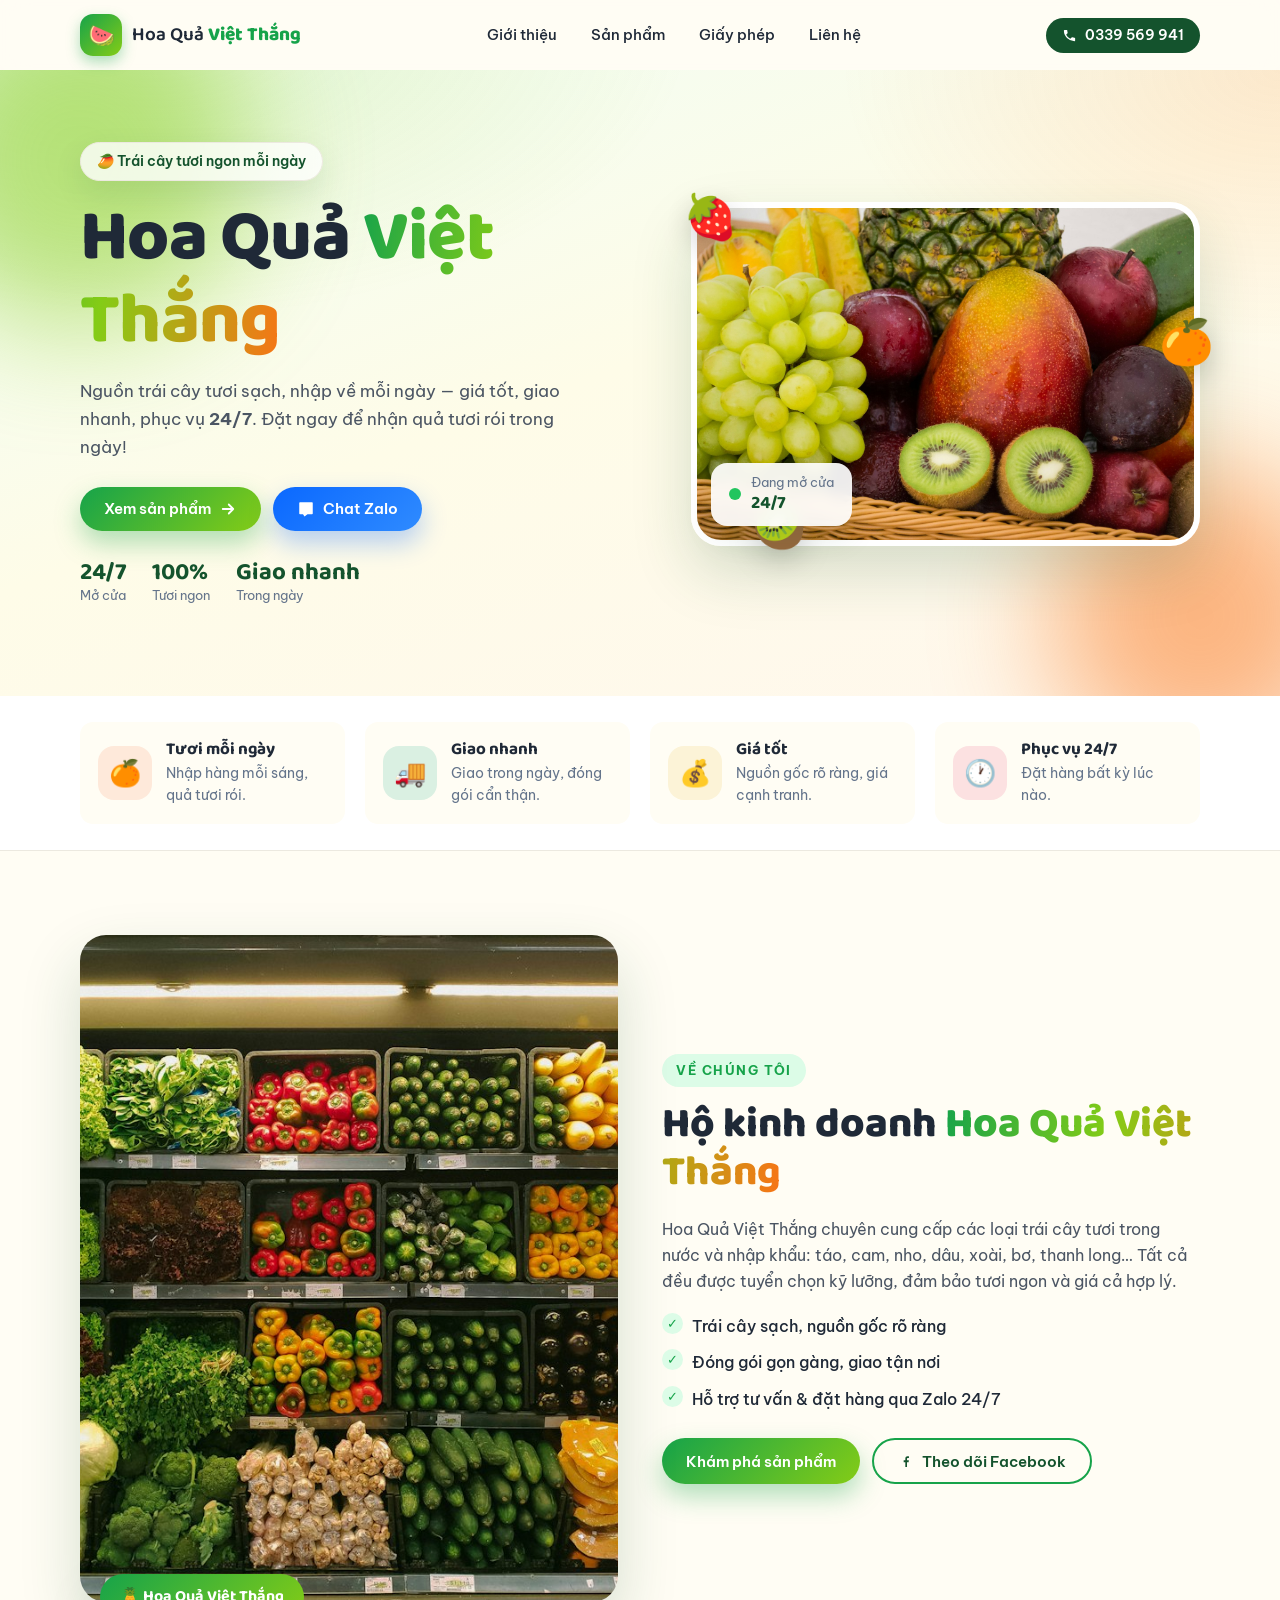
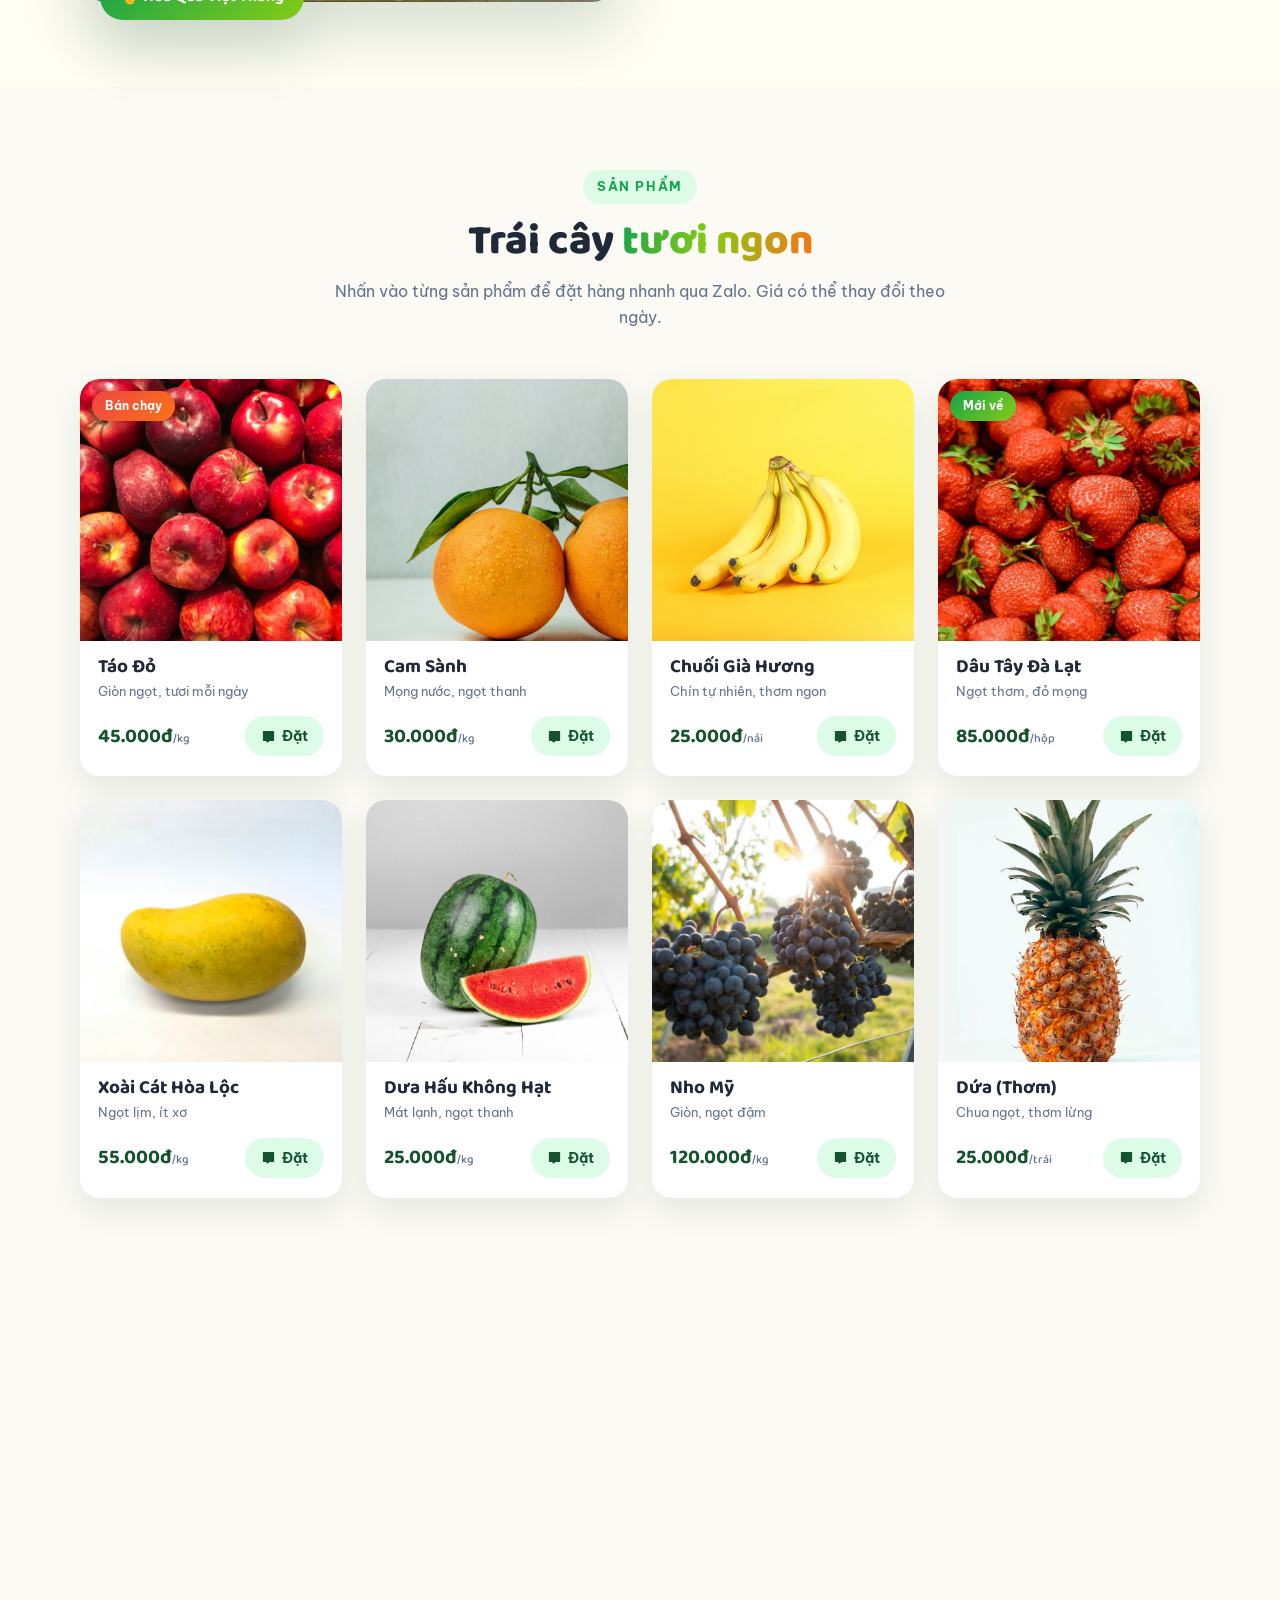
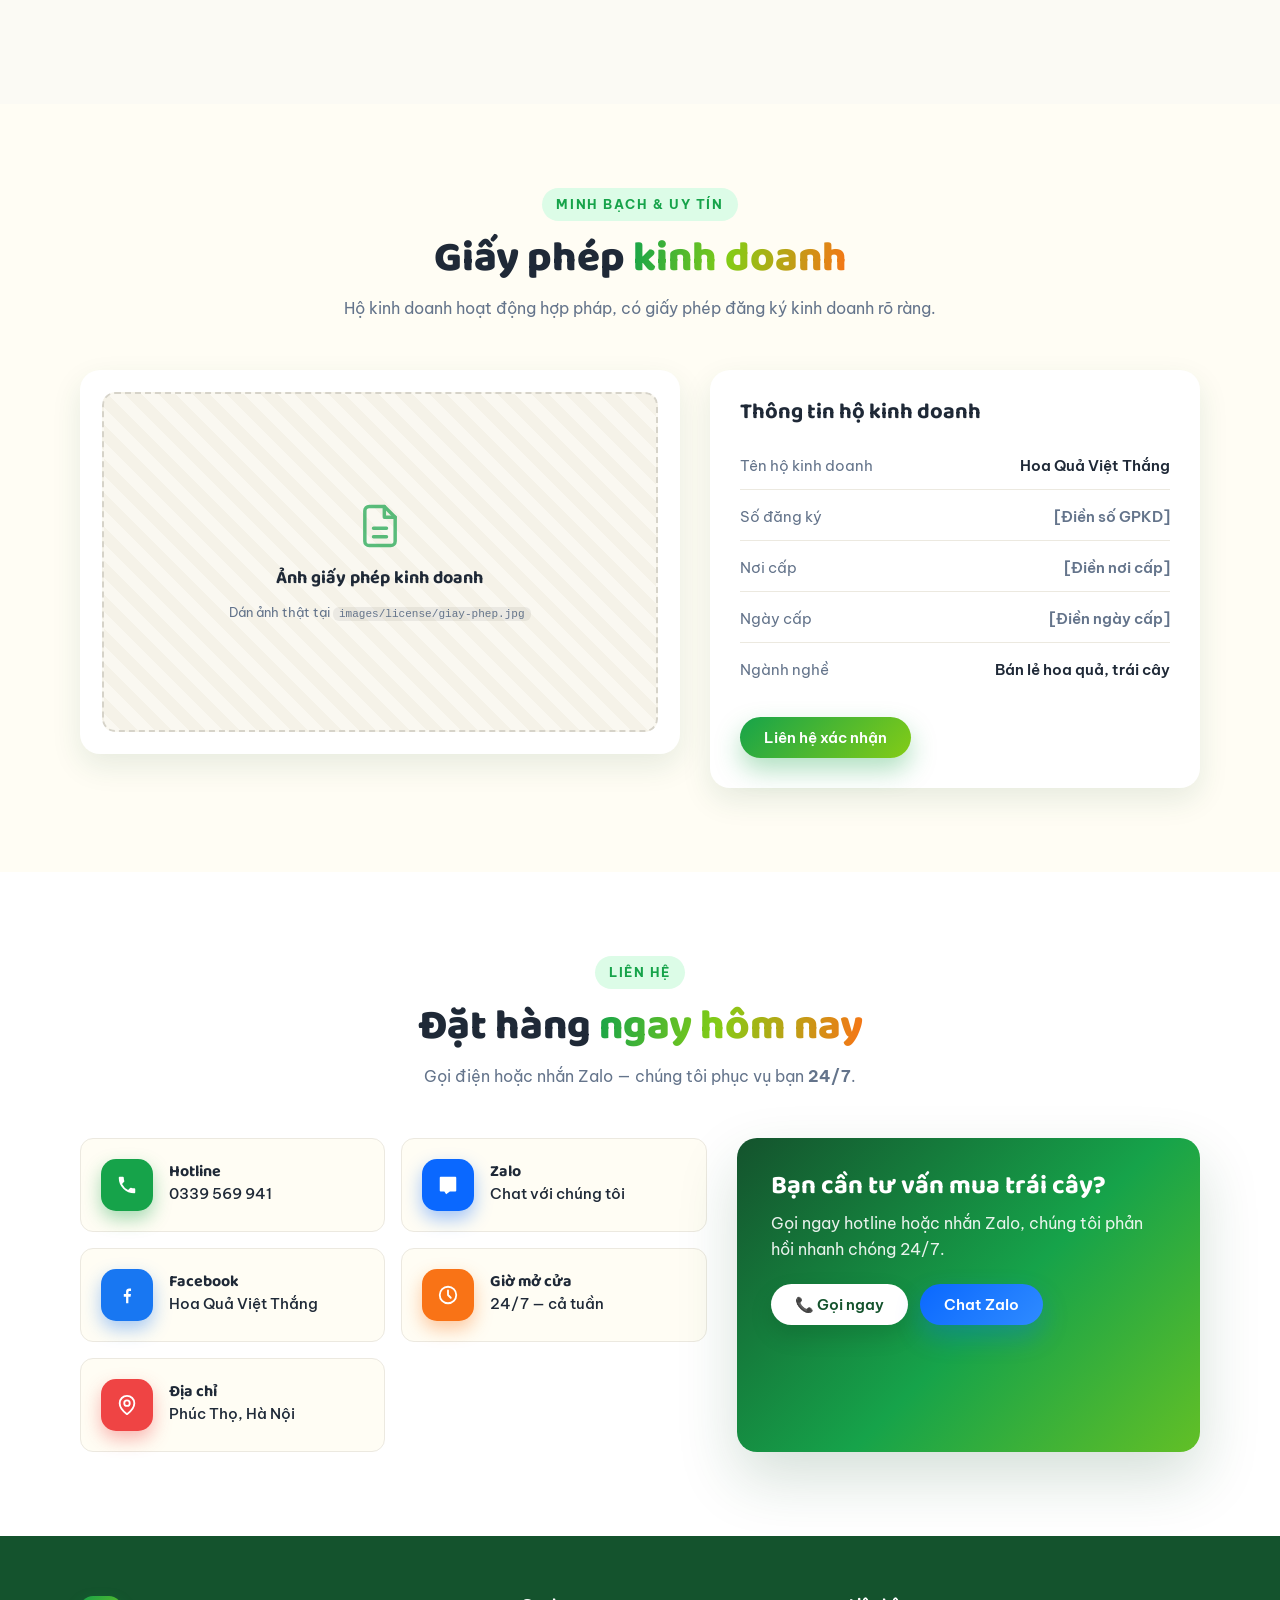
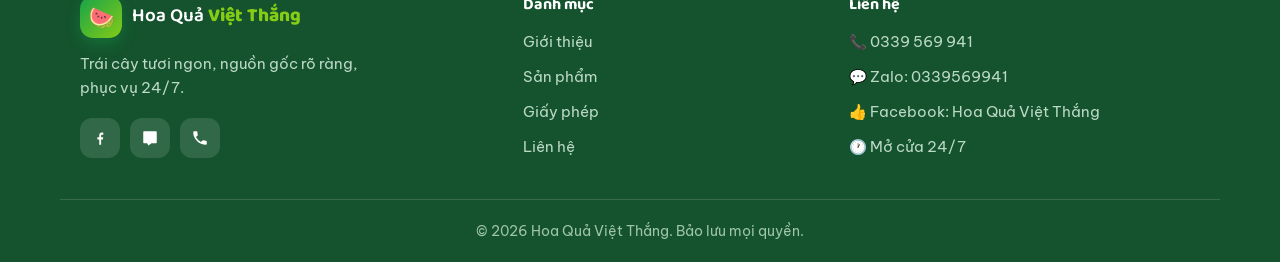
==== index.html @ 74d2f56a "init" ====
<!DOCTYPE html>
<html lang="vi">
<head>
  <meta charset="UTF-8" />
  <meta name="viewport" content="width=device-width, initial-scale=1.0" />
  <title>Hoa Quả Việt Thắng — Trái cây tươi ngon mỗi ngày</title>
  <meta name="description" content="Hoa quả Việt Thắng — cửa hàng trái cây tươi ngon, giao nhanh, mở cửa 24/7. Liên hệ: 0339 569 941." />
  <link rel="preconnect" href="https://fonts.googleapis.com" />
  <link rel="preconnect" href="https://fonts.gstatic.com" crossorigin />
  <link href="https://fonts.googleapis.com/css2?family=Baloo+2:wght@500;600;700;800&family=Be+Vietnam+Pro:wght@300;400;500;600;700&display=swap" rel="stylesheet" />
  <link rel="stylesheet" href="css/style.css" />
</head>
<body>

  <!-- ===== HEADER ===== -->
  <header class="site-header" id="top">
    <nav class="nav container">
      <a class="brand" href="#top">
        <span class="brand-logo" aria-hidden="true">🍉</span>
        <span class="brand-text">Hoa Quả <strong>Việt Thắng</strong></span>
      </a>

      <ul class="nav-menu" id="nav-menu">
        <li><a href="#gioi-thieu" class="nav-link">Giới thiệu</a></li>
        <li><a href="#san-pham" class="nav-link">Sản phẩm</a></li>
        <li><a href="#giay-phep" class="nav-link">Giấy phép</a></li>
        <li><a href="#lien-he" class="nav-link">Liên hệ</a></li>
      </ul>

      <div class="nav-cta">
        <a class="btn btn-phone btn-sm" href="tel:0339569941">
          <svg viewBox="0 0 24 24" width="15" height="15" fill="currentColor" aria-hidden="true"><path d="M6.62 10.79a15.05 15.05 0 0 0 6.59 6.59l2.2-2.2a1 1 0 0 1 1.02-.24 11.36 11.36 0 0 0 3.57.57 1 1 0 0 1 1 1V20a1 1 0 0 1-1 1A17 17 0 0 1 3 4a1 1 0 0 1 1-1h3.5a1 1 0 0 1 1 1 11.36 11.36 0 0 0 .57 3.57 1 1 0 0 1-.25 1.02l-2.2 2.2Z"/></svg>
          <span>0339 569 941</span>
        </a>
        <button class="nav-toggle" id="nav-toggle" aria-label="Mở menu" aria-expanded="false">
          <span></span><span></span><span></span>
        </button>
      </div>
    </nav>
  </header>

  <main>
    <!-- ===== HERO ===== -->
    <section class="hero">
      <div class="hero-blob hero-blob-1" aria-hidden="true"></div>
      <div class="hero-blob hero-blob-2" aria-hidden="true"></div>
      <div class="container hero-grid">
        <div class="hero-text">
          <span class="badge">🥭 Trái cây tươi ngon mỗi ngày</span>
          <h1 class="hero-title">Hoa Quả <span class="grad">Việt Thắng</span></h1>
          <p class="hero-sub">Nguồn trái cây tươi sạch, nhập về mỗi ngày — giá tốt, giao nhanh, phục vụ <strong>24/7</strong>. Đặt ngay để nhận quả tươi rói trong ngày!</p>
          <div class="hero-actions">
            <a class="btn btn-primary" href="#san-pham">
              Xem sản phẩm
              <svg viewBox="0 0 24 24" width="18" height="18" fill="none" stroke="currentColor" stroke-width="2.4" stroke-linecap="round" stroke-linejoin="round" aria-hidden="true"><path d="M5 12h14M13 6l6 6-6 6"/></svg>
            </a>
            <a class="btn btn-zalo" href="https://zalo.me/0339569941" target="_blank" rel="noopener">
              <svg viewBox="0 0 24 24" width="18" height="18" fill="currentColor" aria-hidden="true"><path d="M4 3h16a1 1 0 0 1 1 1v14a1 1 0 0 1-1 1h-6l-4 3-2-3H4a1 1 0 0 1-1-1V4a1 1 0 0 1 1-1Z"/></svg>
              Chat Zalo
            </a>
          </div>
          <ul class="hero-stats">
            <li><strong>24/7</strong><span>Mở cửa</span></li>
            <li><strong>100%</strong><span>Tươi ngon</span></li>
            <li><strong>Giao nhanh</strong><span>Trong ngày</span></li>
          </ul>
        </div>

        <div class="hero-media reveal-right">
          <div class="hero-img-wrap">
            <img src="images/hero/hero.jpg" alt="Rổ trái cây tươi của Hoa quả Việt Thắng" width="1600" height="1067" loading="eager" />
          </div>
          <div class="hero-float hero-float-1" aria-hidden="true">🍓</div>
          <div class="hero-float hero-float-2" aria-hidden="true">🍊</div>
          <div class="hero-float hero-float-3" aria-hidden="true">🥝</div>
          <div class="hero-badge" aria-hidden="true">
            <span class="hero-badge-dot"></span>
            <span>Đang mở cửa<br><strong>24/7</strong></span>
          </div>
        </div>
      </div>
    </section>

    <!-- ===== FEATURES ===== -->
    <section class="features">
      <div class="container features-grid">
        <div class="feature reveal">
          <span class="feature-icon" style="--c:#f97316">🍊</span>
          <div><h3>Tươi mỗi ngày</h3><p>Nhập hàng mỗi sáng, quả tươi rói.</p></div>
        </div>
        <div class="feature reveal">
          <span class="feature-icon" style="--c:#16a34a">🚚</span>
          <div><h3>Giao nhanh</h3><p>Giao trong ngày, đóng gói cẩn thận.</p></div>
        </div>
        <div class="feature reveal">
          <span class="feature-icon" style="--c:#eab308">💰</span>
          <div><h3>Giá tốt</h3><p>Nguồn gốc rõ ràng, giá cạnh tranh.</p></div>
        </div>
        <div class="feature reveal">
          <span class="feature-icon" style="--c:#ef4444">🕐</span>
          <div><h3>Phục vụ 24/7</h3><p>Đặt hàng bất kỳ lúc nào.</p></div>
        </div>
      </div>
    </section>

    <!-- ===== GIỚI THIỆU ===== -->
    <section class="about section" id="gioi-thieu">
      <div class="container about-grid">
        <div class="about-media reveal">
          <img src="images/hero/about.jpg" alt="Cửa hàng hoa quả Việt Thắng" width="1000" height="667" loading="lazy" />
          <div class="about-tag" aria-hidden="true">🍍 Hoa Quả Việt Thắng</div>
        </div>
        <div class="about-text">
          <span class="eyebrow">Về chúng tôi</span>
          <h2 class="section-title">Hộ kinh doanh <span class="grad">Hoa Quả Việt Thắng</span></h2>
          <p>Hoa Quả Việt Thắng chuyên cung cấp các loại trái cây tươi trong nước và nhập khẩu: táo, cam, nho, dâu, xoài, bơ, thanh long… Tất cả đều được tuyển chọn kỹ lưỡng, đảm bảo tươi ngon và giá cả hợp lý.</p>
          <ul class="about-list">
            <li>Trái cây sạch, nguồn gốc rõ ràng</li>
            <li>Đóng gói gọn gàng, giao tận nơi</li>
            <li>Hỗ trợ tư vấn &amp; đặt hàng qua Zalo 24/7</li>
          </ul>
          <div class="about-actions">
            <a class="btn btn-primary" href="#san-pham">Khám phá sản phẩm</a>
            <a class="btn btn-outline" href="https://www.facebook.com/thangws.212" target="_blank" rel="noopener">
              <svg viewBox="0 0 24 24" width="16" height="16" fill="currentColor" aria-hidden="true"><path d="M13.5 21v-7h2.4l.4-3h-2.8V9.1c0-.9.3-1.5 1.6-1.5h1.3V4.9c-.3 0-1.1-.1-2-.1-2 0-3.4 1.2-3.4 3.5V11H8.5v3H11v7h2.5Z"/></svg>
              Theo dõi Facebook
            </a>
          </div>
        </div>
      </div>
    </section>

    <!-- ===== SẢN PHẨM ===== -->
    <section class="products section" id="san-pham">
      <div class="container">
        <div class="section-head">
          <span class="eyebrow">Sản phẩm</span>
          <h2 class="section-title">Trái cây <span class="grad">tươi ngon</span></h2>
          <p>Nhấn vào từng sản phẩm để đặt hàng nhanh qua Zalo. Giá có thể thay đổi theo ngày.</p>
        </div>

        <div class="products-grid">
          <!-- Card 1 -->
          <article class="card reveal">
            <div class="card-media">
              <span class="card-tag tag-hot">Bán chạy</span>
              <img src="images/products/tao-do.jpg" alt="Táo đỏ" loading="lazy" width="800" height="800" />
            </div>
            <div class="card-body">
              <h3>Táo Đỏ</h3>
              <p class="card-unit">Giòn ngọt, tươi mỗi ngày</p>
              <div class="card-foot">
                <span class="card-price">45.000đ<small>/kg</small></span>
                <a class="btn-order" href="https://zalo.me/0339569941" target="_blank" rel="noopener" aria-label="Đặt Táo Đỏ qua Zalo">
                  <svg viewBox="0 0 24 24" width="15" height="15" fill="currentColor" aria-hidden="true"><path d="M4 3h16a1 1 0 0 1 1 1v14a1 1 0 0 1-1 1h-6l-4 3-2-3H4a1 1 0 0 1-1-1V4a1 1 0 0 1 1-1Z"/></svg>
                  Đặt
                </a>
              </div>
            </div>
          </article>

          <!-- Card 2 -->
          <article class="card reveal">
            <div class="card-media">
              <img src="images/products/cam-sanh.jpg" alt="Cam sành" loading="lazy" width="800" height="800" />
            </div>
            <div class="card-body">
              <h3>Cam Sành</h3>
              <p class="card-unit">Mọng nước, ngọt thanh</p>
              <div class="card-foot">
                <span class="card-price">30.000đ<small>/kg</small></span>
                <a class="btn-order" href="https://zalo.me/0339569941" target="_blank" rel="noopener" aria-label="Đặt Cam Sành qua Zalo">
                  <svg viewBox="0 0 24 24" width="15" height="15" fill="currentColor" aria-hidden="true"><path d="M4 3h16a1 1 0 0 1 1 1v14a1 1 0 0 1-1 1h-6l-4 3-2-3H4a1 1 0 0 1-1-1V4a1 1 0 0 1 1-1Z"/></svg>
                  Đặt
                </a>
              </div>
            </div>
          </article>

          <!-- Card 3 -->
          <article class="card reveal">
            <div class="card-media">
              <img src="images/products/chuoi.jpg" alt="Chuối già hương" loading="lazy" width="800" height="800" />
            </div>
            <div class="card-body">
              <h3>Chuối Già Hương</h3>
              <p class="card-unit">Chín tự nhiên, thơm ngon</p>
              <div class="card-foot">
                <span class="card-price">25.000đ<small>/nải</small></span>
                <a class="btn-order" href="https://zalo.me/0339569941" target="_blank" rel="noopener" aria-label="Đặt Chuối qua Zalo">
                  <svg viewBox="0 0 24 24" width="15" height="15" fill="currentColor" aria-hidden="true"><path d="M4 3h16a1 1 0 0 1 1 1v14a1 1 0 0 1-1 1h-6l-4 3-2-3H4a1 1 0 0 1-1-1V4a1 1 0 0 1 1-1Z"/></svg>
                  Đặt
                </a>
              </div>
            </div>
          </article>

          <!-- Card 4 -->
          <article class="card reveal">
            <div class="card-media">
              <span class="card-tag tag-new">Mới về</span>
              <img src="images/products/dau-tay.jpg" alt="Dâu tây Đà Lạt" loading="lazy" width="800" height="800" />
            </div>
            <div class="card-body">
              <h3>Dâu Tây Đà Lạt</h3>
              <p class="card-unit">Ngọt thơm, đỏ mọng</p>
              <div class="card-foot">
                <span class="card-price">85.000đ<small>/hộp</small></span>
                <a class="btn-order" href="https://zalo.me/0339569941" target="_blank" rel="noopener" aria-label="Đặt Dâu Tây qua Zalo">
                  <svg viewBox="0 0 24 24" width="15" height="15" fill="currentColor" aria-hidden="true"><path d="M4 3h16a1 1 0 0 1 1 1v14a1 1 0 0 1-1 1h-6l-4 3-2-3H4a1 1 0 0 1-1-1V4a1 1 0 0 1 1-1Z"/></svg>
                  Đặt
                </a>
              </div>
            </div>
          </article>

          <!-- Card 5 -->
          <article class="card reveal">
            <div class="card-media">
              <img src="images/products/xoai.jpg" alt="Xoài Cát Hòa Lộc" loading="lazy" width="800" height="800" />
            </div>
            <div class="card-body">
              <h3>Xoài Cát Hòa Lộc</h3>
              <p class="card-unit">Ngọt lịm, ít xơ</p>
              <div class="card-foot">
                <span class="card-price">55.000đ<small>/kg</small></span>
                <a class="btn-order" href="https://zalo.me/0339569941" target="_blank" rel="noopener" aria-label="Đặt Xoài qua Zalo">
                  <svg viewBox="0 0 24 24" width="15" height="15" fill="currentColor" aria-hidden="true"><path d="M4 3h16a1 1 0 0 1 1 1v14a1 1 0 0 1-1 1h-6l-4 3-2-3H4a1 1 0 0 1-1-1V4a1 1 0 0 1 1-1Z"/></svg>
                  Đặt
                </a>
              </div>
            </div>
          </article>

          <!-- Card 6 -->
          <article class="card reveal">
            <div class="card-media">
              <img src="images/products/dua-hau.jpg" alt="Dưa hấu không hạt" loading="lazy" width="800" height="800" />
            </div>
            <div class="card-body">
              <h3>Dưa Hấu Không Hạt</h3>
              <p class="card-unit">Mát lạnh, ngọt thanh</p>
              <div class="card-foot">
                <span class="card-price">25.000đ<small>/kg</small></span>
                <a class="btn-order" href="https://zalo.me/0339569941" target="_blank" rel="noopener" aria-label="Đặt Dưa Hấu qua Zalo">
                  <svg viewBox="0 0 24 24" width="15" height="15" fill="currentColor" aria-hidden="true"><path d="M4 3h16a1 1 0 0 1 1 1v14a1 1 0 0 1-1 1h-6l-4 3-2-3H4a1 1 0 0 1-1-1V4a1 1 0 0 1 1-1Z"/></svg>
                  Đặt
                </a>
              </div>
            </div>
          </article>

          <!-- Card 7 -->
          <article class="card reveal">
            <div class="card-media">
              <img src="images/products/nho.jpg" alt="Nho Mỹ" loading="lazy" width="800" height="800" />
            </div>
            <div class="card-body">
              <h3>Nho Mỹ</h3>
              <p class="card-unit">Giòn, ngọt đậm</p>
              <div class="card-foot">
                <span class="card-price">120.000đ<small>/kg</small></span>
                <a class="btn-order" href="https://zalo.me/0339569941" target="_blank" rel="noopener" aria-label="Đặt Nho qua Zalo">
                  <svg viewBox="0 0 24 24" width="15" height="15" fill="currentColor" aria-hidden="true"><path d="M4 3h16a1 1 0 0 1 1 1v14a1 1 0 0 1-1 1h-6l-4 3-2-3H4a1 1 0 0 1-1-1V4a1 1 0 0 1 1-1Z"/></svg>
                  Đặt
                </a>
              </div>
            </div>
          </article>

          <!-- Card 8 -->
          <article class="card reveal">
            <div class="card-media">
              <img src="images/products/dua-thom.jpg" alt="Dứa thơm" loading="lazy" width="800" height="800" />
            </div>
            <div class="card-body">
              <h3>Dứa (Thơm)</h3>
              <p class="card-unit">Chua ngọt, thơm lừng</p>
              <div class="card-foot">
                <span class="card-price">25.000đ<small>/trái</small></span>
                <a class="btn-order" href="https://zalo.me/0339569941" target="_blank" rel="noopener" aria-label="Đặt Dứa qua Zalo">
                  <svg viewBox="0 0 24 24" width="15" height="15" fill="currentColor" aria-hidden="true"><path d="M4 3h16a1 1 0 0 1 1 1v14a1 1 0 0 1-1 1h-6l-4 3-2-3H4a1 1 0 0 1-1-1V4a1 1 0 0 1 1-1Z"/></svg>
                  Đặt
                </a>
              </div>
            </div>
          </article>

          <!-- Card 9 -->
          <article class="card reveal">
            <div class="card-media">
              <img src="images/products/thanh-long.jpg" alt="Thanh long ruột đỏ" loading="lazy" width="800" height="800" />
            </div>
            <div class="card-body">
              <h3>Thanh Long Ruột Đỏ</h3>
              <p class="card-unit">Thanh mát, bổ dưỡng</p>
              <div class="card-foot">
                <span class="card-price">40.000đ<small>/kg</small></span>
                <a class="btn-order" href="https://zalo.me/0339569941" target="_blank" rel="noopener" aria-label="Đặt Thanh Long qua Zalo">
                  <svg viewBox="0 0 24 24" width="15" height="15" fill="currentColor" aria-hidden="true"><path d="M4 3h16a1 1 0 0 1 1 1v14a1 1 0 0 1-1 1h-6l-4 3-2-3H4a1 1 0 0 1-1-1V4a1 1 0 0 1 1-1Z"/></svg>
                  Đặt
                </a>
              </div>
            </div>
          </article>

          <!-- Card 10 -->
          <article class="card reveal">
            <div class="card-media">
              <img src="images/products/bo-sap.jpg" alt="Bơ sáp" loading="lazy" width="800" height="800" />
            </div>
            <div class="card-body">
              <h3>Bơ Sáp Đắk Lắk</h3>
              <p class="card-unit">Dẻo béo, thơm ngon</p>
              <div class="card-foot">
                <span class="card-price">60.000đ<small>/kg</small></span>
                <a class="btn-order" href="https://zalo.me/0339569941" target="_blank" rel="noopener" aria-label="Đặt Bơ qua Zalo">
                  <svg viewBox="0 0 24 24" width="15" height="15" fill="currentColor" aria-hidden="true"><path d="M4 3h16a1 1 0 0 1 1 1v14a1 1 0 0 1-1 1h-6l-4 3-2-3H4a1 1 0 0 1-1-1V4a1 1 0 0 1 1-1Z"/></svg>
                  Đặt
                </a>
              </div>
            </div>
          </article>

          <!-- Card 11 -->
          <article class="card reveal">
            <div class="card-media">
              <img src="images/products/kiwi.jpg" alt="Kiwi xanh" loading="lazy" width="800" height="800" />
            </div>
            <div class="card-body">
              <h3>Kiwi Xanh</h3>
              <p class="card-unit">Chua nhẹ, giàu vitamin C</p>
              <div class="card-foot">
                <span class="card-price">90.000đ<small>/kg</small></span>
                <a class="btn-order" href="https://zalo.me/0339569941" target="_blank" rel="noopener" aria-label="Đặt Kiwi qua Zalo">
                  <svg viewBox="0 0 24 24" width="15" height="15" fill="currentColor" aria-hidden="true"><path d="M4 3h16a1 1 0 0 1 1 1v14a1 1 0 0 1-1 1h-6l-4 3-2-3H4a1 1 0 0 1-1-1V4a1 1 0 0 1 1-1Z"/></svg>
                  Đặt
                </a>
              </div>
            </div>
          </article>

          <!-- Card 12 -->
          <article class="card reveal">
            <div class="card-media">
              <span class="card-tag tag-hot">Bán chạy</span>
              <img src="images/products/buoi.jpg" alt="Bưởi da xanh" loading="lazy" width="800" height="800" />
            </div>
            <div class="card-body">
              <h3>Bưởi Da Xanh</h3>
              <p class="card-unit">Mọng nước, vị ngọt sâu</p>
              <div class="card-foot">
                <span class="card-price">50.000đ<small>/kg</small></span>
                <a class="btn-order" href="https://zalo.me/0339569941" target="_blank" rel="noopener" aria-label="Đặt Bưởi qua Zalo">
                  <svg viewBox="0 0 24 24" width="15" height="15" fill="currentColor" aria-hidden="true"><path d="M4 3h16a1 1 0 0 1 1 1v14a1 1 0 0 1-1 1h-6l-4 3-2-3H4a1 1 0 0 1-1-1V4a1 1 0 0 1 1-1Z"/></svg>
                  Đặt
                </a>
              </div>
            </div>
          </article>
        </div>
      </div>
    </section>

    <!-- ===== GIẤY PHÉP KINH DOANH ===== -->
    <section class="license section" id="giay-phep">
      <div class="container">
        <div class="section-head">
          <span class="eyebrow">Minh bạch &amp; uy tín</span>
          <h2 class="section-title">Giấy phép <span class="grad">kinh doanh</span></h2>
          <p>Hộ kinh doanh hoạt động hợp pháp, có giấy phép đăng ký kinh doanh rõ ràng.</p>
        </div>

        <div class="license-grid">
          <!--
            TODO (THAY ẢNH GIẤY PHÉP):
            1. Đặt file ảnh giấy phép vào: images/license/giay-phep.jpg
            2. Bỏ dòng <div class="license-empty">…</div> bên dưới
            3. Bỏ comment quanh thẻ <img class="license-img"> để hiển thị ảnh thật.
            Ảnh sẽ tự phóng to khi bấm vào.
          -->
          <div class="license-card reveal">
            <div class="license-placeholder" id="license-box">
              <!-- <img class="license-img js-lightbox" src="images/license/giay-phep.jpg" alt="Giấy phép kinh doanh Hoa quả Việt Thắng" /> -->
              <div class="license-empty">
                <svg viewBox="0 0 24 24" width="52" height="52" fill="none" stroke="currentColor" stroke-width="1.6" stroke-linecap="round" stroke-linejoin="round" aria-hidden="true"><path d="M14 3H7a2 2 0 0 0-2 2v14a2 2 0 0 0 2 2h10a2 2 0 0 0 2-2V8l-5-5Z"/><path d="M14 3v5h5M9 13h6M9 17h6"/></svg>
                <p>Ảnh giấy phép kinh doanh</p>
                <span>Dán ảnh thật tại <code>images/license/giay-phep.jpg</code></span>
              </div>
            </div>
          </div>

          <div class="license-info reveal">
            <h3>Thông tin hộ kinh doanh</h3>
            <ul class="license-list">
              <li><span>Tên hộ kinh doanh</span><strong>Hoa Quả Việt Thắng</strong></li>
              <li><span>Số đăng ký</span><strong class="muted">[Điền số GPKD]</strong></li>
              <li><span>Nơi cấp</span><strong class="muted">[Điền nơi cấp]</strong></li>
              <li><span>Ngày cấp</span><strong class="muted">[Điền ngày cấp]</strong></li>
              <li><span>Ngành nghề</span><strong>Bán lẻ hoa quả, trái cây</strong></li>
            </ul>
            <a class="btn btn-primary" href="https://zalo.me/0339569941" target="_blank" rel="noopener">Liên hệ xác nhận</a>
          </div>
        </div>
      </div>
    </section>

    <!-- ===== LIÊN HỆ ===== -->
    <section class="contact section" id="lien-he">
      <div class="container">
        <div class="section-head">
          <span class="eyebrow">Liên hệ</span>
          <h2 class="section-title">Đặt hàng <span class="grad">ngay hôm nay</span></h2>
          <p>Gọi điện hoặc nhắn Zalo — chúng tôi phục vụ bạn <strong>24/7</strong>.</p>
        </div>

        <div class="contact-grid">
          <div class="contact-cards">
            <a class="contact-item reveal" href="tel:0339569941">
              <span class="contact-icon" style="--c:#16a34a">
                <svg viewBox="0 0 24 24" width="22" height="22" fill="currentColor" aria-hidden="true"><path d="M6.62 10.79a15.05 15.05 0 0 0 6.59 6.59l2.2-2.2a1 1 0 0 1 1.02-.24 11.36 11.36 0 0 0 3.57.57 1 1 0 0 1 1 1V20a1 1 0 0 1-1 1A17 17 0 0 1 3 4a1 1 0 0 1 1-1h3.5a1 1 0 0 1 1 1 11.36 11.36 0 0 0 .57 3.57 1 1 0 0 1-.25 1.02l-2.2 2.2Z"/></svg>
              </span>
              <div><h3>Hotline</h3><p>0339 569 941</p></div>
            </a>

            <a class="contact-item reveal" href="https://zalo.me/0339569941" target="_blank" rel="noopener">
              <span class="contact-icon" style="--c:#0a68ff">
                <svg viewBox="0 0 24 24" width="22" height="22" fill="currentColor" aria-hidden="true"><path d="M4 3h16a1 1 0 0 1 1 1v14a1 1 0 0 1-1 1h-6l-4 3-2-3H4a1 1 0 0 1-1-1V4a1 1 0 0 1 1-1Z"/></svg>
              </span>
              <div><h3>Zalo</h3><p>Chat với chúng tôi</p></div>
            </a>

            <a class="contact-item reveal" href="https://www.facebook.com/thangws.212" target="_blank" rel="noopener">
              <span class="contact-icon" style="--c:#1877f2">
                <svg viewBox="0 0 24 24" width="22" height="22" fill="currentColor" aria-hidden="true"><path d="M13.5 21v-7h2.4l.4-3h-2.8V9.1c0-.9.3-1.5 1.6-1.5h1.3V4.9c-.3 0-1.1-.1-2-.1-2 0-3.4 1.2-3.4 3.5V11H8.5v3H11v7h2.5Z"/></svg>
              </span>
              <div><h3>Facebook</h3><p>Hoa Quả Việt Thắng</p></div>
            </a>

            <div class="contact-item reveal">
              <span class="contact-icon" style="--c:#f97316">
                <svg viewBox="0 0 24 24" width="22" height="22" fill="none" stroke="currentColor" stroke-width="2" stroke-linecap="round" stroke-linejoin="round" aria-hidden="true"><circle cx="12" cy="12" r="9"/><path d="M12 7v5l3 3"/></svg>
              </span>
              <div><h3>Giờ mở cửa</h3><p>24/7 — cả tuần</p></div>
            </div>

            <div class="contact-item reveal">
              <span class="contact-icon" style="--c:#ef4444">
                <svg viewBox="0 0 24 24" width="22" height="22" fill="none" stroke="currentColor" stroke-width="2" stroke-linecap="round" stroke-linejoin="round" aria-hidden="true"><path d="M20 10c0 6-8 12-8 12S4 16 4 10a8 8 0 0 1 16 0Z"/><circle cx="12" cy="10" r="3"/></svg>
              </span>
              <div><h3>Địa chỉ</h3><p class="muted">Phúc Thọ, Hà Nội</p></div>
            </div>
          </div>

          <div class="contact-banner reveal">
            <div class="contact-banner-inner">
              <h3>Bạn cần tư vấn mua trái cây?</h3>
              <p>Gọi ngay hotline hoặc nhắn Zalo, chúng tôi phản hồi nhanh chóng 24/7.</p>
              <div class="contact-banner-actions">
                <a class="btn btn-light" href="tel:0339569941">📞 Gọi ngay</a>
                <a class="btn btn-zalo" href="https://zalo.me/0339569941" target="_blank" rel="noopener">Chat Zalo</a>
              </div>
            </div>
          </div>
        </div>
      </div>
    </section>
  </main>

  <!-- ===== FOOTER ===== -->
  <footer class="site-footer">
    <div class="container footer-grid">
      <div class="footer-brand">
        <a class="brand" href="#top">
          <span class="brand-logo" aria-hidden="true">🍉</span>
          <span class="brand-text">Hoa Quả <strong>Việt Thắng</strong></span>
        </a>
        <p>Trái cây tươi ngon, nguồn gốc rõ ràng, phục vụ 24/7.</p>
        <div class="footer-social">
          <a href="https://www.facebook.com/thangws.212" target="_blank" rel="noopener" aria-label="Facebook">
            <svg viewBox="0 0 24 24" width="18" height="18" fill="currentColor" aria-hidden="true"><path d="M13.5 21v-7h2.4l.4-3h-2.8V9.1c0-.9.3-1.5 1.6-1.5h1.3V4.9c-.3 0-1.1-.1-2-.1-2 0-3.4 1.2-3.4 3.5V11H8.5v3H11v7h2.5Z"/></svg>
          </a>
          <a href="https://zalo.me/0339569941" target="_blank" rel="noopener" aria-label="Zalo">
            <svg viewBox="0 0 24 24" width="18" height="18" fill="currentColor" aria-hidden="true"><path d="M4 3h16a1 1 0 0 1 1 1v14a1 1 0 0 1-1 1h-6l-4 3-2-3H4a1 1 0 0 1-1-1V4a1 1 0 0 1 1-1Z"/></svg>
          </a>
          <a href="tel:0339569941" aria-label="Gọi điện">
            <svg viewBox="0 0 24 24" width="18" height="18" fill="currentColor" aria-hidden="true"><path d="M6.62 10.79a15.05 15.05 0 0 0 6.59 6.59l2.2-2.2a1 1 0 0 1 1.02-.24 11.36 11.36 0 0 0 3.57.57 1 1 0 0 1 1 1V20a1 1 0 0 1-1 1A17 17 0 0 1 3 4a1 1 0 0 1 1-1h3.5a1 1 0 0 1 1 1 11.36 11.36 0 0 0 .57 3.57 1 1 0 0 1-.25 1.02l-2.2 2.2Z"/></svg>
          </a>
        </div>
      </div>

      <div class="footer-col">
        <h4>Danh mục</h4>
        <ul>
          <li><a href="#gioi-thieu">Giới thiệu</a></li>
          <li><a href="#san-pham">Sản phẩm</a></li>
          <li><a href="#giay-phep">Giấy phép</a></li>
          <li><a href="#lien-he">Liên hệ</a></li>
        </ul>
      </div>

      <div class="footer-col">
        <h4>Liên hệ</h4>
        <ul>
          <li><a href="tel:0339569941">📞 0339 569 941</a></li>
          <li><a href="https://zalo.me/0339569941" target="_blank" rel="noopener">💬 Zalo: 0339569941</a></li>
          <li><a href="https://www.facebook.com/thangws.212" target="_blank" rel="noopener">👍 Facebook: Hoa Quả Việt Thắng</a></li>
          <li>🕐 Mở cửa 24/7</li>
        </ul>
      </div>
    </div>
    <div class="container footer-bottom">
      <p>© <span id="year"></span> Hoa Quả Việt Thắng. Bảo lưu mọi quyền.</p>
    </div>
  </footer>

  <!-- Nút cuộn lên đầu -->
  <button class="back-top" id="back-top" aria-label="Cuộn lên đầu">↑</button>

  <!-- Thông báo toast -->
  <div class="toast" id="toast" role="status" aria-live="polite"></div>

  <!-- Lightbox cho ảnh giấy phép -->
  <div class="lightbox" id="lightbox" hidden>
    <button class="lightbox-close" id="lightbox-close" aria-label="Đóng">✕</button>
    <img id="lightbox-img" src="" alt="Giấy phép kinh doanh phóng to" />
  </div>

  <script src="js/main.js"></script>
</body>
</html>
---- css/style.css ----
/* =====================================================================
   Hoa Quả Việt Thắng — style.css
   Toàn bộ màu sắc tập trung ở :root (CSS variables) — đổi ở đây là đổi cả site.
   ===================================================================== */

:root {
  /* Màu chủ đạo */
  --green: #16a34a;
  --green-2: #22c55e;
  --green-light: #dcfce7;
  --green-deep: #14532d;
  --lime: #84cc16;
  --orange: #f97316;
  --amber: #f59e0b;
  --yellow: #facc15;
  --red: #ef4444;
  --pink: #ec4899;
  --blue: #0a68ff;

  /* Nền & chữ */
  --cream: #fffdf4;
  --white: #ffffff;
  --ink: #1f2937;
  --muted: #64748b;
  --line: #ece9e0;

  /* Bo góc & đổ bóng */
  --radius: 20px;
  --radius-sm: 13px;
  --shadow: 0 12px 30px rgba(20, 83, 45, .10);
  --shadow-lg: 0 26px 60px rgba(20, 83, 45, .18);

  /* Font */
  --font-head: 'Baloo 2', system-ui, sans-serif;
  --font-body: 'Be Vietnam Pro', system-ui, -apple-system, sans-serif;

  /* Chuyển động */
  --ease: cubic-bezier(.22, .8, .36, 1);
}

/* ---------- Reset ---------- */
*, *::before, *::after { box-sizing: border-box; }
html { scroll-behavior: smooth; }
body {
  margin: 0;
  font-family: var(--font-body);
  color: var(--ink);
  background: var(--cream);
  line-height: 1.65;
  -webkit-font-smoothing: antialiased;
  overflow-x: hidden;
}
img { max-width: 100%; display: block; }
a { color: inherit; text-decoration: none; }
h1, h2, h3, h4 { font-family: var(--font-head); line-height: 1.15; margin: 0; }
ul { margin: 0; padding: 0; list-style: none; }
code { background: rgba(0,0,0,.06); padding: 1px 6px; border-radius: 6px; font-size: .85em; }

.container { width: 100%; max-width: 1160px; margin: 0 auto; padding: 0 20px; }
.section { padding: 84px 0; }
section[id] { scroll-margin-top: 82px; }

/* ---------- Text helpers ---------- */
.grad {
  background: linear-gradient(100deg, var(--green) 0%, var(--lime) 45%, var(--orange) 100%);
  -webkit-background-clip: text;
  background-clip: text;
  color: transparent;
}
.eyebrow {
  display: inline-block;
  font-size: 13px;
  font-weight: 700;
  letter-spacing: .12em;
  text-transform: uppercase;
  color: var(--green);
  background: var(--green-light);
  padding: 6px 14px;
  border-radius: 999px;
  margin-bottom: 14px;
}
.section-title { font-size: clamp(28px, 4.5vw, 42px); font-weight: 800; }
.section-head { text-align: center; max-width: 640px; margin: 0 auto 48px; }
.section-head p { color: var(--muted); margin-top: 12px; }
.muted { color: var(--muted); font-weight: 500; }

/* ---------- Buttons ---------- */
.btn {
  display: inline-flex;
  align-items: center;
  gap: 8px;
  padding: 13px 24px;
  border-radius: 999px;
  font-family: var(--font-body);
  font-size: 15px;
  font-weight: 600;
  line-height: 1;
  border: none;
  cursor: pointer;
  text-decoration: none;
  transition: transform .22s var(--ease), box-shadow .22s var(--ease), background .22s;
  white-space: nowrap;
}
.btn:hover { transform: translateY(-3px); }
.btn:active { transform: translateY(-1px); }
.btn-sm { padding: 10px 16px; font-size: 14px; }
.btn-primary {
  background: linear-gradient(135deg, var(--green) 0%, var(--lime) 100%);
  color: #fff;
  box-shadow: 0 12px 26px rgba(22, 163, 74, .34);
}
.btn-primary:hover { box-shadow: 0 18px 38px rgba(22, 163, 74, .46); }
.btn-zalo {
  background: linear-gradient(135deg, #0a68ff 0%, #2f8bff 100%);
  color: #fff;
  box-shadow: 0 12px 26px rgba(10, 104, 255, .30);
}
.btn-zalo:hover { box-shadow: 0 18px 38px rgba(10, 104, 255, .42); }
.btn-outline {
  background: transparent;
  color: var(--green-deep);
  border: 2px solid var(--green);
}
.btn-outline:hover { background: var(--green-light); }
.btn-light { background: #fff; color: var(--green-deep); box-shadow: 0 10px 24px rgba(0,0,0,.12); }
.btn-phone { background: var(--green-deep); color: #fff; }

/* =====================================================================
   HEADER
   ===================================================================== */
.site-header {
  position: sticky;
  top: 0;
  z-index: 60;
  background: rgba(255, 253, 244, .72);
  backdrop-filter: blur(14px);
  -webkit-backdrop-filter: blur(14px);
  transition: background .3s, box-shadow .3s;
}
.site-header.scrolled {
  background: rgba(255, 253, 244, .97);
  box-shadow: 0 4px 24px rgba(20, 83, 45, .08);
}
.nav {
  display: flex;
  align-items: center;
  justify-content: space-between;
  height: 70px;
  gap: 16px;
}
.brand { display: inline-flex; align-items: center; gap: 10px; }
.brand-logo {
  display: grid;
  place-items: center;
  width: 42px;
  height: 42px;
  font-size: 22px;
  border-radius: 13px;
  background: linear-gradient(135deg, var(--green) 0%, var(--lime) 100%);
  box-shadow: 0 6px 14px rgba(22, 163, 74, .35);
}
.brand-text { font-family: var(--font-head); font-size: 19px; font-weight: 600; line-height: 1.1; }
.brand-text strong { color: var(--green); font-weight: 800; }

.nav-menu { display: flex; align-items: center; gap: 6px; }
.nav-link {
  display: block;
  padding: 8px 14px;
  border-radius: 999px;
  font-weight: 500;
  font-size: 15px;
  color: var(--ink);
  transition: color .2s, background .2s;
}
.nav-link:hover { color: var(--green); background: var(--green-light); }

.nav-cta { display: flex; align-items: center; gap: 10px; }

.nav-toggle {
  display: none;
  flex-direction: column;
  justify-content: center;
  gap: 5px;
  width: 44px;
  height: 44px;
  padding: 0 10px;
  background: var(--green-light);
  border: none;
  border-radius: 12px;
  cursor: pointer;
}
.nav-toggle span {
  display: block;
  height: 2.6px;
  width: 100%;
  border-radius: 2px;
  background: var(--green-deep);
  transition: transform .3s var(--ease), opacity .2s;
}
.nav-toggle.open span:nth-child(1) { transform: translateY(7.6px) rotate(45deg); }
.nav-toggle.open span:nth-child(2) { opacity: 0; }
.nav-toggle.open span:nth-child(3) { transform: translateY(-7.6px) rotate(-45deg); }

/* =====================================================================
   HERO
   ===================================================================== */
.hero {
  position: relative;
  overflow: hidden;
  padding: 72px 0 90px;
  background:
    radial-gradient(900px 500px at 12% -8%, rgba(132, 204, 22, .18), transparent 60%),
    radial-gradient(800px 500px at 100% 0%, rgba(249, 115, 22, .14), transparent 55%),
    linear-gradient(160deg, #f0fdf4 0%, #fefce8 48%, #fff7ed 100%);
}
.hero-blob { position: absolute; border-radius: 50%; filter: blur(60px); opacity: .5; z-index: 0; }
.hero-blob-1 { width: 340px; height: 340px; background: var(--lime); top: -80px; left: -90px; animation: blob 14s ease-in-out infinite; }
.hero-blob-2 { width: 300px; height: 300px; background: var(--orange); bottom: -70px; right: -70px; animation: blob 16s ease-in-out infinite reverse; }

.hero-grid {
  position: relative;
  z-index: 1;
  display: grid;
  grid-template-columns: 1fr;
  gap: 48px;
  align-items: center;
}
.hero-text > * { animation: rise .8s var(--ease) both; }
.hero-text > *:nth-child(1) { animation-delay: .05s; }
.hero-text > *:nth-child(2) { animation-delay: .16s; }
.hero-text > *:nth-child(3) { animation-delay: .28s; }
.hero-text > *:nth-child(4) { animation-delay: .40s; }
.hero-text > *:nth-child(5) { animation-delay: .52s; }

.badge {
  display: inline-block;
  font-weight: 600;
  font-size: 14px;
  color: var(--green-deep);
  background: rgba(255, 255, 255, .8);
  border: 1px solid var(--line);
  padding: 7px 16px;
  border-radius: 999px;
  box-shadow: var(--shadow);
}
.hero-title { font-size: clamp(40px, 8vw, 72px); font-weight: 800; letter-spacing: -.01em; margin: 16px 0 14px; }
.hero-sub { font-size: 17px; color: #4b5563; max-width: 520px; margin: 0 0 26px; }
.hero-actions { display: flex; flex-wrap: wrap; gap: 12px; margin-bottom: 30px; }

.hero-stats { display: flex; flex-wrap: wrap; gap: 26px; }
.hero-stats li { display: flex; flex-direction: column; }
.hero-stats strong { font-family: var(--font-head); font-size: 24px; color: var(--green-deep); line-height: 1; }
.hero-stats span { font-size: 13px; color: var(--muted); }

.hero-media { position: relative; }
.hero-img-wrap {
  border-radius: 30px;
  overflow: hidden;
  box-shadow: var(--shadow-lg);
  border: 6px solid #fff;
}
.hero-img-wrap img { width: 100%; height: auto; aspect-ratio: 3 / 2; object-fit: cover; }

.hero-float { position: absolute; font-size: 44px; filter: drop-shadow(0 10px 14px rgba(0,0,0,.18)); }
.hero-float-1 { top: -22px; left: -8px; animation: float 5s ease-in-out infinite; }
.hero-float-2 { top: 30%; right: -14px; animation: float 6.5s ease-in-out infinite .6s; }
.hero-float-3 { bottom: -16px; left: 12%; animation: float 5.8s ease-in-out infinite 1.1s; }

.hero-badge {
  position: absolute;
  bottom: 20px;
  left: 20px;
  display: flex;
  align-items: center;
  gap: 10px;
  background: rgba(255, 255, 255, .92);
  backdrop-filter: blur(6px);
  padding: 11px 18px;
  border-radius: 16px;
  box-shadow: var(--shadow);
  font-size: 12.5px;
  line-height: 1.35;
  color: var(--muted);
}
.hero-badge strong { font-family: var(--font-head); font-size: 18px; color: var(--green-deep); }
.hero-badge-dot {
  width: 12px; height: 12px; border-radius: 50%;
  background: var(--green-2);
  box-shadow: 0 0 0 0 rgba(34, 197, 94, .6);
  animation: pulse 1.8s infinite;
}

/* =====================================================================
   FEATURES
   ===================================================================== */
.features { background: var(--white); padding: 26px 0; border-bottom: 1px solid var(--line); }
.features-grid { display: grid; grid-template-columns: 1fr; gap: 20px; }
.feature { display: flex; align-items: center; gap: 14px; padding: 18px; border-radius: var(--radius-sm); background: var(--cream); }
.feature-icon {
  flex: none;
  display: grid;
  place-items: center;
  width: 54px;
  height: 54px;
  font-size: 26px;
  border-radius: 16px;
  background: #f1f5f0;
  background: color-mix(in srgb, var(--c) 16%, #fff);
}
.feature h3 { font-size: 17px; }
.feature p { margin: 2px 0 0; font-size: 13.5px; color: var(--muted); }

/* =====================================================================
   ABOUT
   ===================================================================== */
.about-grid { display: grid; grid-template-columns: 1fr; gap: 44px; align-items: center; }
.about-media { position: relative; }
.about-media img { width: 100%; border-radius: 26px; box-shadow: var(--shadow-lg); aspect-ratio: 3 / 2; object-fit: cover; }
.about-tag {
  position: absolute;
  bottom: -18px;
  left: 20px;
  background: linear-gradient(135deg, var(--green) 0%, var(--lime) 100%);
  color: #fff;
  font-weight: 700;
  font-family: var(--font-head);
  padding: 10px 20px;
  border-radius: 999px;
  box-shadow: var(--shadow-lg);
}
.about-text .section-title { margin-bottom: 18px; }
.about-text p { color: #4b5563; margin: 0 0 18px; }
.about-list { display: grid; gap: 10px; margin-bottom: 26px; }
.about-list li { position: relative; padding-left: 30px; font-weight: 500; }
.about-list li::before {
  content: "✓";
  position: absolute;
  left: 0; top: 0;
  width: 21px; height: 21px;
  display: grid; place-items: center;
  background: var(--green-light);
  color: var(--green);
  border-radius: 50%;
  font-size: 13px;
  font-weight: 800;
}
.about-actions { display: flex; flex-wrap: wrap; gap: 12px; }

/* =====================================================================
   PRODUCTS
   ===================================================================== */
.products { background: #fbfaf4; }
.products-grid { display: grid; grid-template-columns: 1fr; gap: 24px; }
.card {
  background: var(--white);
  border-radius: var(--radius);
  overflow: hidden;
  box-shadow: var(--shadow);
  transition: transform .35s var(--ease), box-shadow .35s var(--ease);
}
.card:hover { transform: translateY(-8px); box-shadow: var(--shadow-lg); }
.card-media { position: relative; aspect-ratio: 1 / 1; overflow: hidden; background: var(--green-light); }
.card-media img { width: 100%; height: 100%; object-fit: cover; transition: transform .6s var(--ease); }
.card:hover .card-media img { transform: scale(1.08); }
.card-tag {
  position: absolute;
  top: 12px; left: 12px;
  padding: 5px 13px;
  border-radius: 999px;
  font-size: 12px;
  font-weight: 700;
  color: #fff;
  z-index: 2;
  box-shadow: 0 6px 14px rgba(0,0,0,.18);
}
.tag-hot { background: linear-gradient(135deg, var(--red) 0%, var(--orange) 100%); }
.tag-new { background: linear-gradient(135deg, var(--green) 0%, var(--lime) 100%); }

.card-body { padding: 16px 18px 20px; }
.card-body h3 { font-size: 19px; }
.card-unit { font-size: 13px; color: var(--muted); margin: 2px 0 14px; }
.card-foot { display: flex; align-items: center; justify-content: space-between; }
.card-price { font-family: var(--font-head); font-weight: 700; font-size: 20px; color: var(--green-deep); }
.card-price small { font-size: 12px; font-weight: 500; color: var(--muted); }
.btn-order {
  display: inline-flex;
  align-items: center;
  gap: 6px;
  padding: 9px 16px;
  border-radius: 999px;
  background: var(--green-light);
  color: var(--green-deep);
  font-size: 13.5px;
  font-weight: 700;
  transition: background .22s, color .22s, transform .22s var(--ease);
}
.btn-order:hover { background: var(--green); color: #fff; transform: translateY(-2px); }

/* Card vừa có hiệu ứng reveal (JS) vừa có hover — gộp transition để không đè nhau.
   Stagger được xử lý bằng JS (transition-delay inline). */

/* =====================================================================
   LICENSE
   ===================================================================== */
.license-grid { display: grid; grid-template-columns: 1fr; gap: 30px; align-items: start; }
.license-card {
  background: var(--white);
  border-radius: var(--radius);
  box-shadow: var(--shadow);
  padding: 22px;
}
.license-placeholder { position: relative; border-radius: var(--radius-sm); overflow: hidden; }
.license-img { width: 100%; border-radius: var(--radius-sm); cursor: zoom-in; }
.license-empty {
  display: flex;
  flex-direction: column;
  align-items: center;
  justify-content: center;
  text-align: center;
  gap: 8px;
  min-height: 340px;
  border: 2px dashed #d6d3c9;
  border-radius: var(--radius-sm);
  color: var(--muted);
  background: repeating-linear-gradient(45deg, #faf8f1, #faf8f1 12px, #f5f2e8 12px, #f5f2e8 24px);
}
.license-empty svg { color: var(--green); opacity: .7; }
.license-empty p { margin: 4px 0 0; font-weight: 700; font-family: var(--font-head); font-size: 18px; color: var(--ink); }
.license-empty span { font-size: 13px; }

.license-info { background: var(--white); border-radius: var(--radius); box-shadow: var(--shadow); padding: 30px; }
.license-info h3 { font-size: 22px; margin-bottom: 18px; }
.license-list { display: grid; gap: 4px; margin-bottom: 24px; }
.license-list li {
  display: flex;
  justify-content: space-between;
  gap: 16px;
  padding: 11px 0;
  border-bottom: 1px solid var(--line);
  font-size: 14.5px;
}
.license-list li:last-child { border-bottom: none; }
.license-list li span { color: var(--muted); }
.license-list li strong { font-weight: 600; text-align: right; }

/* =====================================================================
   CONTACT
   ===================================================================== */
.contact { background: var(--white); }
.contact-grid { display: grid; grid-template-columns: 1fr; gap: 30px; }
.contact-cards { display: grid; grid-template-columns: 1fr; gap: 16px; }
.contact-item {
  display: flex;
  align-items: center;
  gap: 16px;
  padding: 20px;
  border-radius: var(--radius-sm);
  background: var(--cream);
  border: 1px solid var(--line);
  transition: transform .25s var(--ease), box-shadow .25s var(--ease);
}
a.contact-item:hover { transform: translateY(-4px); box-shadow: var(--shadow); }
.contact-icon {
  flex: none;
  display: grid;
  place-items: center;
  width: 52px;
  height: 52px;
  border-radius: 15px;
  color: #fff;
  background: var(--c);
  box-shadow: 0 8px 18px rgba(0, 0, 0, .16);
  box-shadow: 0 8px 18px color-mix(in srgb, var(--c) 38%, transparent);
}
.contact-item h3 { font-size: 16px; }
.contact-item p { margin: 1px 0 0; font-size: 14.5px; color: var(--ink); font-weight: 500; }

.contact-banner {
  border-radius: var(--radius);
  overflow: hidden;
  background: linear-gradient(135deg, var(--green-deep) 0%, var(--green) 55%, var(--lime) 120%);
  color: #fff;
  box-shadow: var(--shadow-lg);
}
.contact-banner-inner { padding: 34px; }
.contact-banner-inner h3 { font-size: 26px; margin-bottom: 8px; }
.contact-banner-inner p { margin: 0 0 22px; opacity: .9; }
.contact-banner-actions { display: flex; flex-wrap: wrap; gap: 12px; }

/* =====================================================================
   FOOTER
   ===================================================================== */
.site-footer { background: var(--green-deep); color: #e7f5ec; padding: 60px 0 0; }
.footer-grid { display: grid; grid-template-columns: 1fr; gap: 34px; padding-bottom: 40px; }
.footer-brand .brand-text { color: #fff; }
.footer-brand .brand-text strong { color: var(--lime); }
.footer-brand p { margin: 14px 0 18px; max-width: 300px; color: #bcd9c6; font-size: 14.5px; }
.footer-social { display: flex; gap: 10px; }
.footer-social a {
  display: grid;
  place-items: center;
  width: 40px;
  height: 40px;
  border-radius: 12px;
  background: rgba(255, 255, 255, .12);
  color: #fff;
  transition: background .2s, transform .2s var(--ease);
}
.footer-social a:hover { background: var(--green); transform: translateY(-3px); }
.footer-col h4 { font-size: 16px; color: #fff; margin-bottom: 16px; }
.footer-col ul { display: grid; gap: 11px; }
.footer-col a { color: #bcd9c6; font-size: 14.5px; transition: color .2s; }
.footer-col a:hover { color: #fff; }
.footer-col li { color: #bcd9c6; font-size: 14.5px; }
.footer-bottom { border-top: 1px solid rgba(255, 255, 255, .14); padding: 20px 0; text-align: center; }
.footer-bottom p { margin: 0; font-size: 13.5px; color: #9fc4ab; }

/* =====================================================================
   BACK TO TOP + LIGHTBOX
   ===================================================================== */
.back-top {
  position: fixed;
  right: 22px;
  bottom: 22px;
  z-index: 70;
  width: 48px;
  height: 48px;
  border: none;
  border-radius: 14px;
  background: linear-gradient(135deg, var(--green) 0%, var(--lime) 100%);
  color: #fff;
  font-size: 22px;
  cursor: pointer;
  box-shadow: var(--shadow-lg);
  opacity: 0;
  visibility: hidden;
  transform: translateY(16px);
  transition: opacity .3s, transform .3s var(--ease), visibility .3s;
}
.back-top.show { opacity: 1; visibility: visible; transform: none; }

.toast {
  position: fixed;
  left: 50%;
  bottom: 26px;
  transform: translate(-50%, 18px);
  z-index: 95;
  max-width: calc(100% - 36px);
  padding: 13px 22px;
  border-radius: 999px;
  background: var(--green-deep);
  color: #fff;
  font-size: 14px;
  font-weight: 500;
  text-align: center;
  box-shadow: var(--shadow-lg);
  opacity: 0;
  visibility: hidden;
  transition: opacity .3s, transform .3s var(--ease), visibility .3s;
  pointer-events: none;
}
.toast.show { opacity: 1; visibility: visible; transform: translate(-50%, 0); }

.lightbox {
  position: fixed;
  inset: 0;
  z-index: 100;
  background: rgba(0, 0, 0, .86);
  display: flex;
  align-items: center;
  justify-content: center;
  padding: 24px;
}
.lightbox[hidden] { display: none; }
.lightbox img { max-width: 100%; max-height: 90vh; border-radius: 10px; box-shadow: 0 24px 80px rgba(0,0,0,.6); }
.lightbox-close {
  position: absolute;
  top: 18px;
  right: 22px;
  width: 46px;
  height: 46px;
  border: none;
  border-radius: 50%;
  background: rgba(255, 255, 255, .16);
  color: #fff;
  font-size: 20px;
  cursor: pointer;
  transition: background .2s;
}
.lightbox-close:hover { background: rgba(255, 255, 255, .3); }

/* =====================================================================
   ANIMATIONS
   ===================================================================== */
@keyframes rise {
  from { opacity: 0; transform: translateY(26px); }
  to { opacity: 1; transform: none; }
}
@keyframes float {
  0%, 100% { transform: translateY(0); }
  50% { transform: translateY(-16px); }
}
@keyframes pulse {
  0% { box-shadow: 0 0 0 0 rgba(34, 197, 94, .55); }
  70% { box-shadow: 0 0 0 14px rgba(34, 197, 94, 0); }
  100% { box-shadow: 0 0 0 0 rgba(34, 197, 94, 0); }
}
@keyframes blob {
  0%, 100% { transform: translate(0, 0) scale(1); }
  33% { transform: translate(30px, -26px) scale(1.08); }
  66% { transform: translate(-22px, 20px) scale(.94); }
}

/* Scroll reveal (JS thêm class .in) */
.reveal {
  opacity: 0;
  transform: translateY(30px);
  transition: opacity .7s var(--ease), transform .7s var(--ease);
}
.reveal.in { opacity: 1; transform: none; }
.card.reveal {
  transition: opacity .7s var(--ease), transform .5s var(--ease), box-shadow .35s var(--ease);
}
.reveal-right {
  opacity: 0;
  transform: translateX(42px);
  transition: opacity .8s var(--ease), transform .8s var(--ease);
}
.reveal-right.in { opacity: 1; transform: none; }

/* Tôn trọng người dùng tắt animation */
@media (prefers-reduced-motion: reduce) {
  *, *::before, *::after { animation-duration: .001ms !important; animation-iteration-count: 1 !important; transition-duration: .001ms !important; }
  html { scroll-behavior: auto; }
  .reveal, .reveal-right { opacity: 1; transform: none; }
}

/* =====================================================================
   RESPONSIVE
   ===================================================================== */
@media (min-width: 560px) {
  .features-grid { grid-template-columns: 1fr 1fr; }
  .products-grid { grid-template-columns: 1fr 1fr; }
  .contact-cards { grid-template-columns: 1fr 1fr; }
  .footer-grid { grid-template-columns: 1fr 1fr; }
}

@media (min-width: 860px) {
  .hero-grid { grid-template-columns: 1.05fr .95fr; }
  .about-grid { grid-template-columns: 1fr 1fr; }
  .products-grid { grid-template-columns: repeat(3, 1fr); }
  .license-grid { grid-template-columns: 1.1fr .9fr; }
  .contact-grid { grid-template-columns: 1fr; }
  .contact-cards { grid-template-columns: 1fr 1fr; }
  .footer-grid { grid-template-columns: 1.4fr 1fr 1.2fr; }
}

@media (min-width: 1080px) {
  .products-grid { grid-template-columns: repeat(4, 1fr); }
  .features-grid { grid-template-columns: repeat(4, 1fr); }
  .contact-grid { grid-template-columns: 1.15fr .85fr; align-items: stretch; }
  .contact-cards { grid-template-columns: 1fr 1fr; }
}

/* Mobile: menu trượt xuống */
@media (max-width: 859px) {
  .nav-toggle { display: flex; }
  .btn-phone { display: none; }
  .nav-menu {
    position: absolute;
    top: 70px;
    left: 0;
    right: 0;
    flex-direction: column;
    align-items: stretch;
    gap: 4px;
    background: var(--cream);
    padding: 12px 16px 18px;
    box-shadow: 0 24px 40px rgba(20, 83, 45, .14);
    border-top: 1px solid var(--line);
    transform: translateY(-12px);
    opacity: 0;
    visibility: hidden;
    transition: transform .3s var(--ease), opacity .3s, visibility .3s;
  }
  .nav-menu.open { transform: none; opacity: 1; visibility: visible; }
  .nav-link { padding: 13px 16px; font-size: 16px; border-radius: 12px; }
}
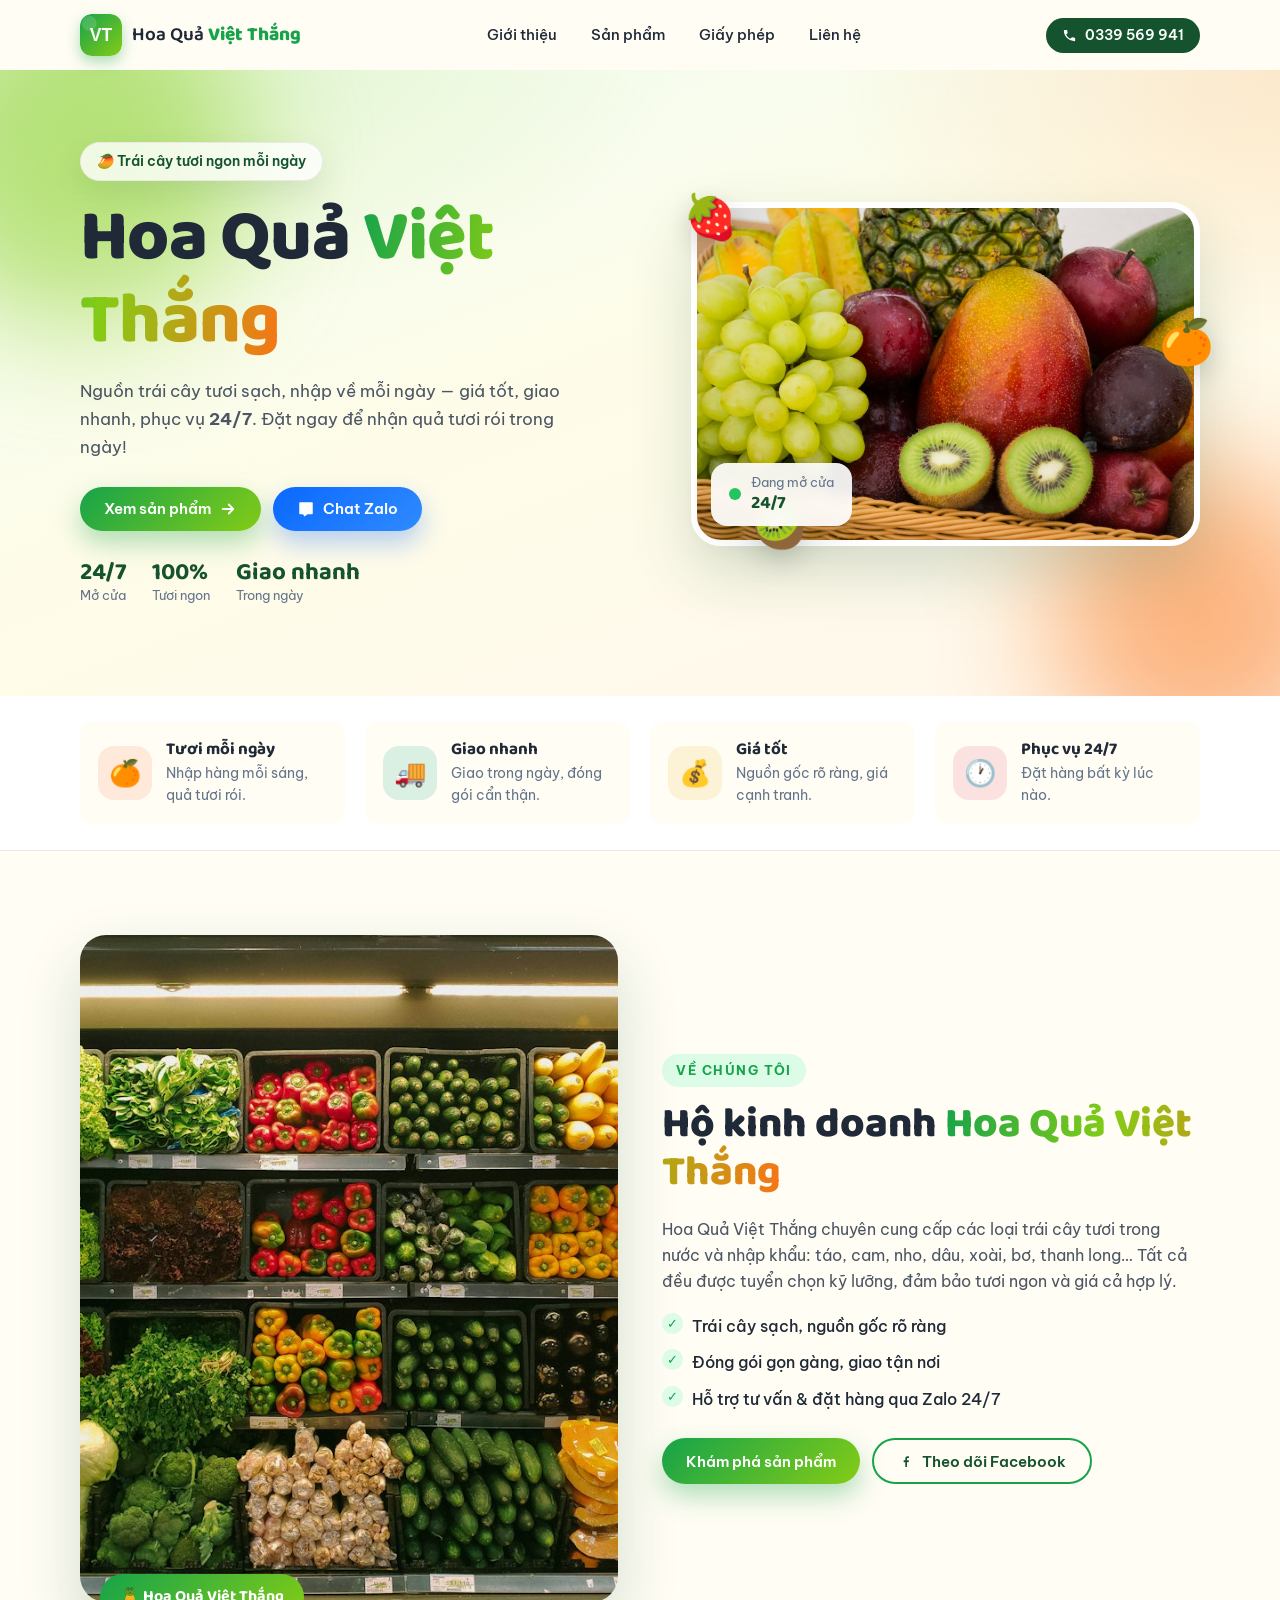
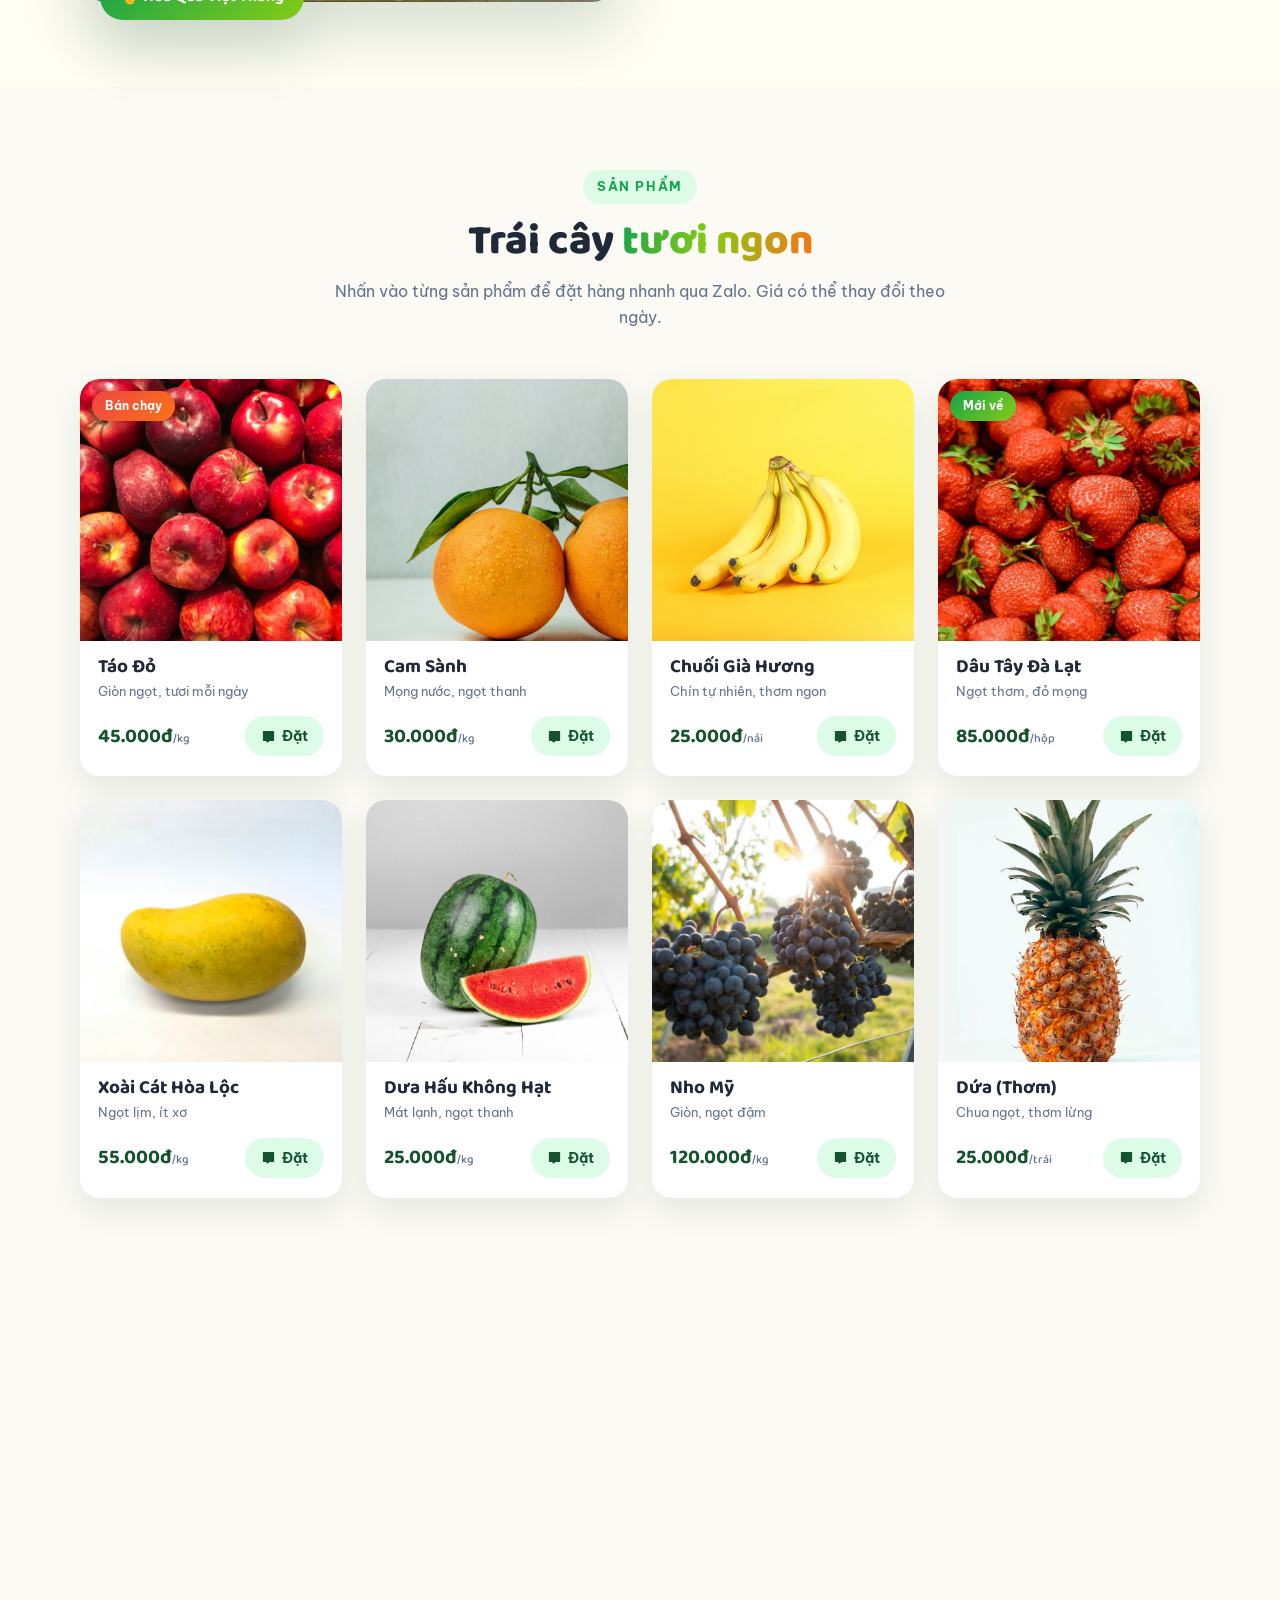
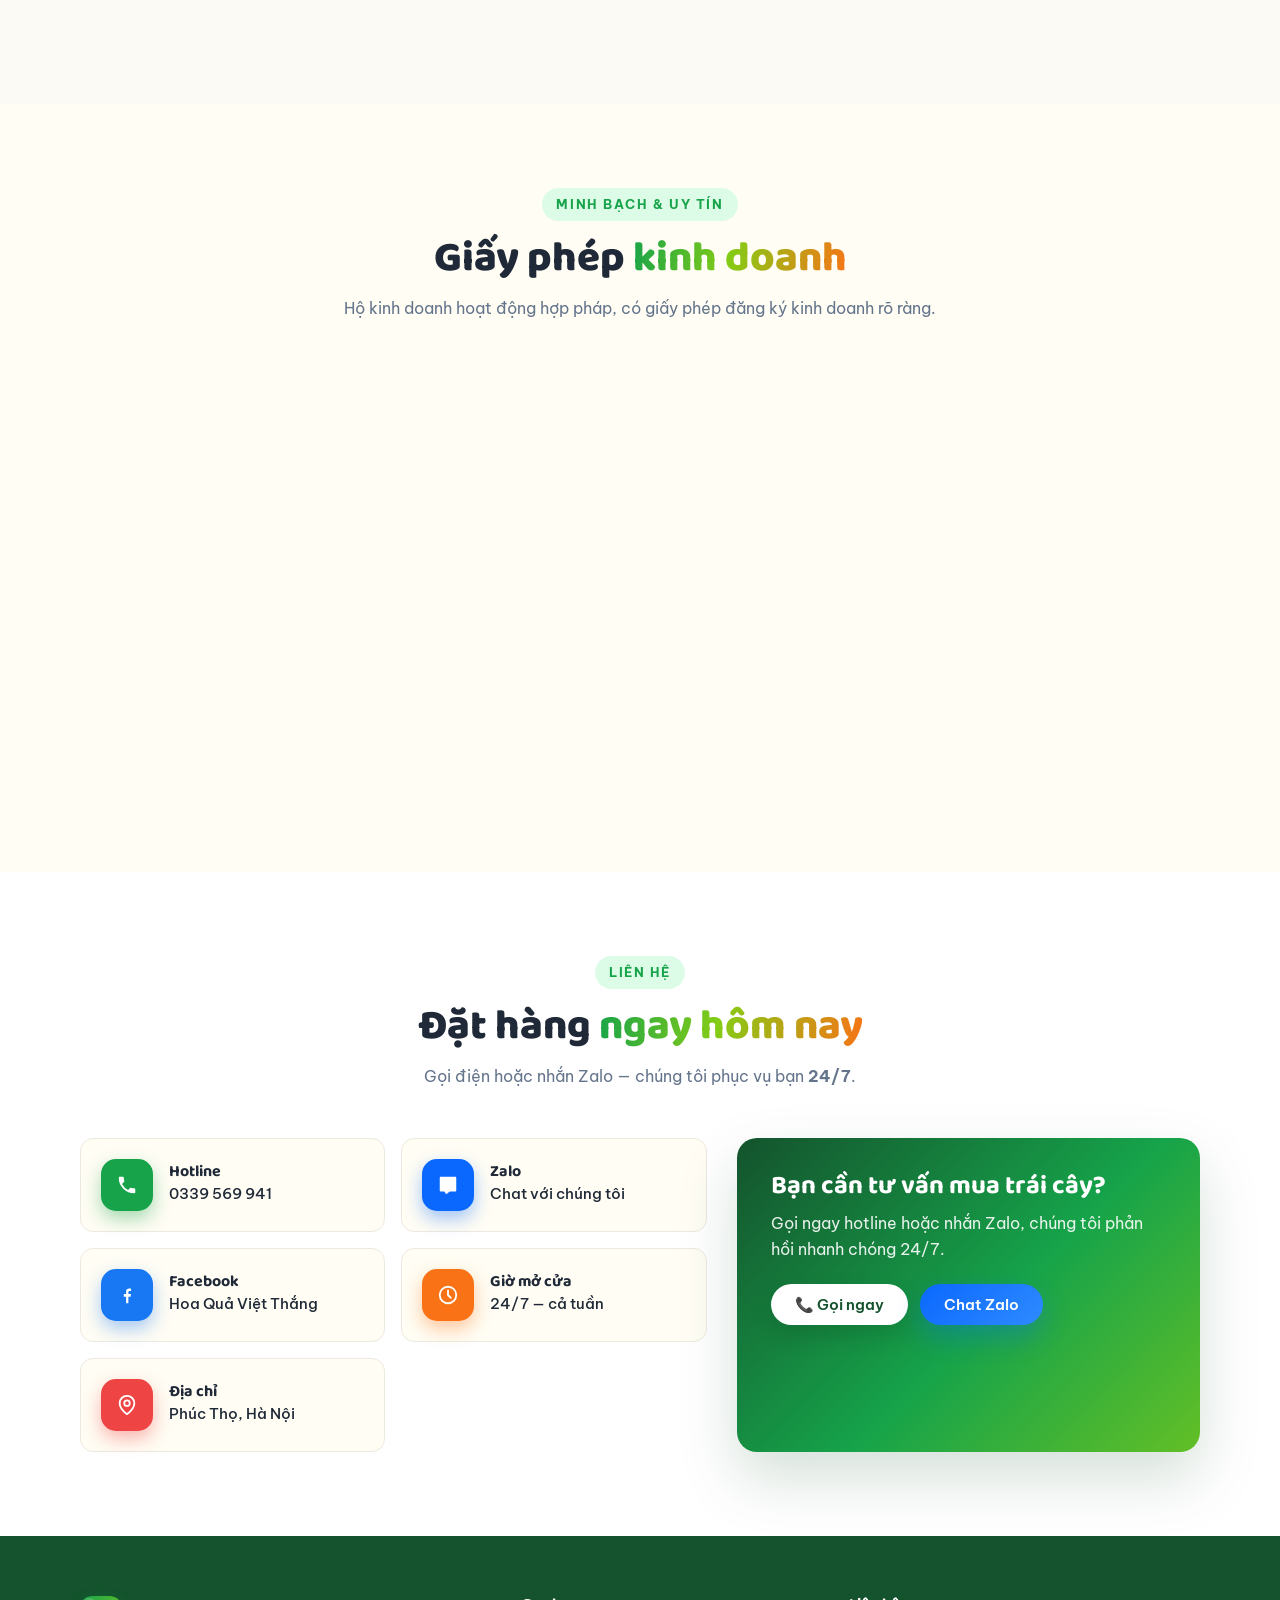
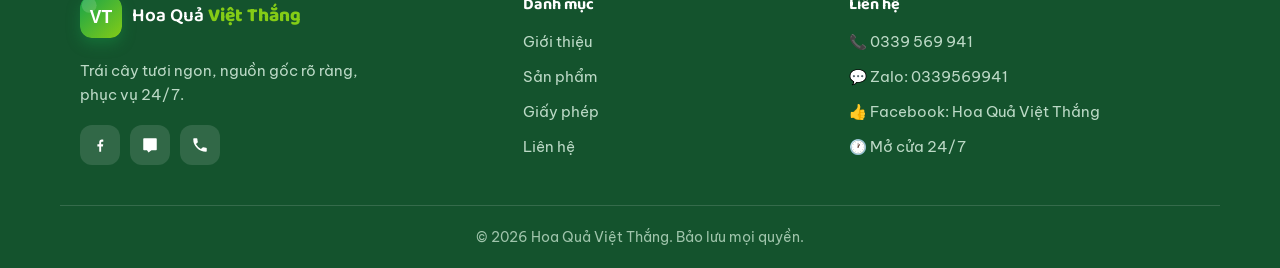
==== commit 66274be2: "thêm logo" ====
--- a/index.html
+++ b/index.html
@@ -5,6 +5,7 @@
   <meta name="viewport" content="width=device-width, initial-scale=1.0" />
   <title>Hoa Quả Việt Thắng — Trái cây tươi ngon mỗi ngày</title>
   <meta name="description" content="Hoa quả Việt Thắng — cửa hàng trái cây tươi ngon, giao nhanh, mở cửa 24/7. Liên hệ: 0339 569 941." />
+  <link rel="icon" type="image/svg+xml" href="images/logo-icon.svg" />
   <link rel="preconnect" href="https://fonts.googleapis.com" />
   <link rel="preconnect" href="https://fonts.gstatic.com" crossorigin />
   <link href="https://fonts.googleapis.com/css2?family=Baloo+2:wght@500;600;700;800&family=Be+Vietnam+Pro:wght@300;400;500;600;700&display=swap" rel="stylesheet" />
@@ -16,7 +17,7 @@
   <header class="site-header" id="top">
     <nav class="nav container">
       <a class="brand" href="#top">
-        <span class="brand-logo" aria-hidden="true">🍉</span>
+        <img class="brand-logo" src="images/logo-icon.svg" alt="Logo Hoa Quả Việt Thắng" width="42" height="42" />
         <span class="brand-text">Hoa Quả <strong>Việt Thắng</strong></span>
       </a>
 
@@ -472,7 +473,7 @@
     <div class="container footer-grid">
       <div class="footer-brand">
         <a class="brand" href="#top">
-          <span class="brand-logo" aria-hidden="true">🍉</span>
+          <img class="brand-logo" src="images/logo-icon.svg" alt="Logo Hoa Quả Việt Thắng" width="42" height="42" />
           <span class="brand-text">Hoa Quả <strong>Việt Thắng</strong></span>
         </a>
         <p>Trái cây tươi ngon, nguồn gốc rõ ràng, phục vụ 24/7.</p>
--- a/css/style.css
+++ b/css/style.css
@@ -150,13 +150,10 @@
 }
 .brand { display: inline-flex; align-items: center; gap: 10px; }
 .brand-logo {
-  display: grid;
-  place-items: center;
+  display: block;
   width: 42px;
   height: 42px;
-  font-size: 22px;
-  border-radius: 13px;
-  background: linear-gradient(135deg, var(--green) 0%, var(--lime) 100%);
+  border-radius: 12px;
   box-shadow: 0 6px 14px rgba(22, 163, 74, .35);
 }
 .brand-text { font-family: var(--font-head); font-size: 19px; font-weight: 600; line-height: 1.1; }
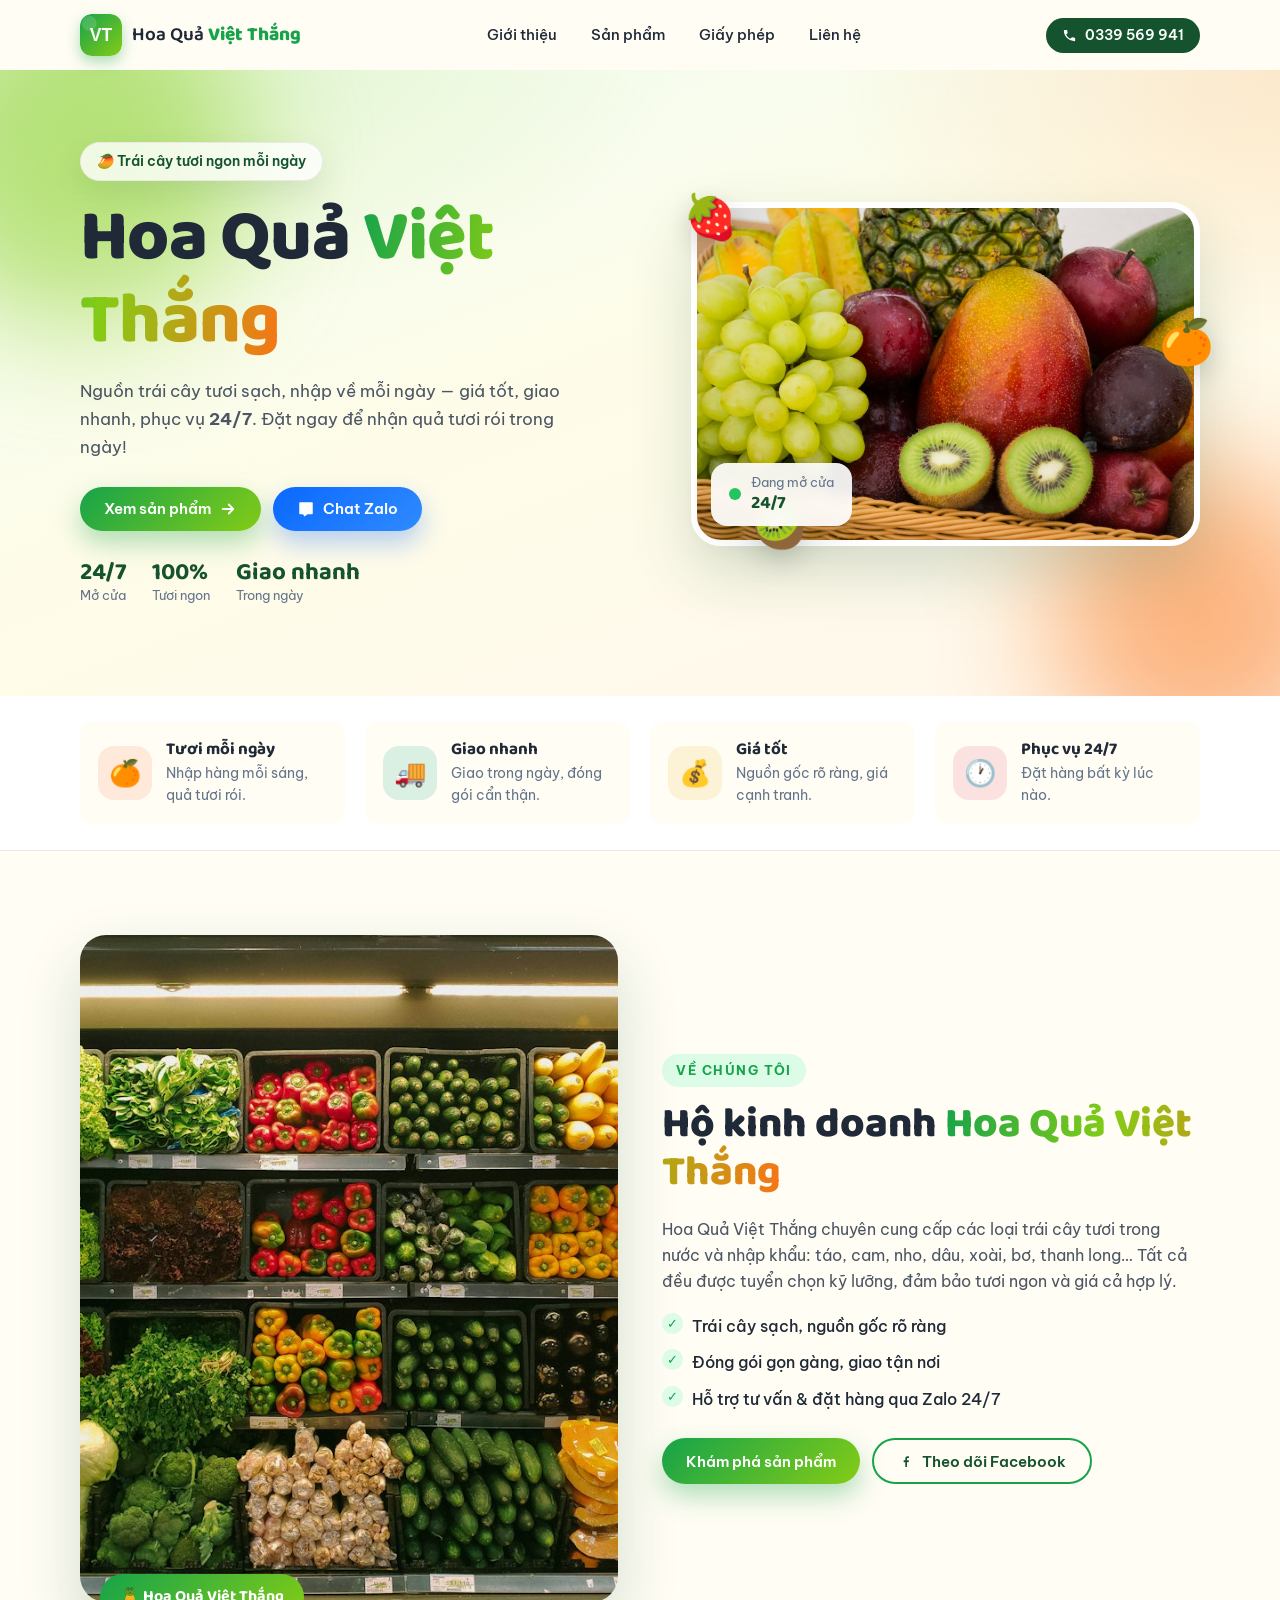
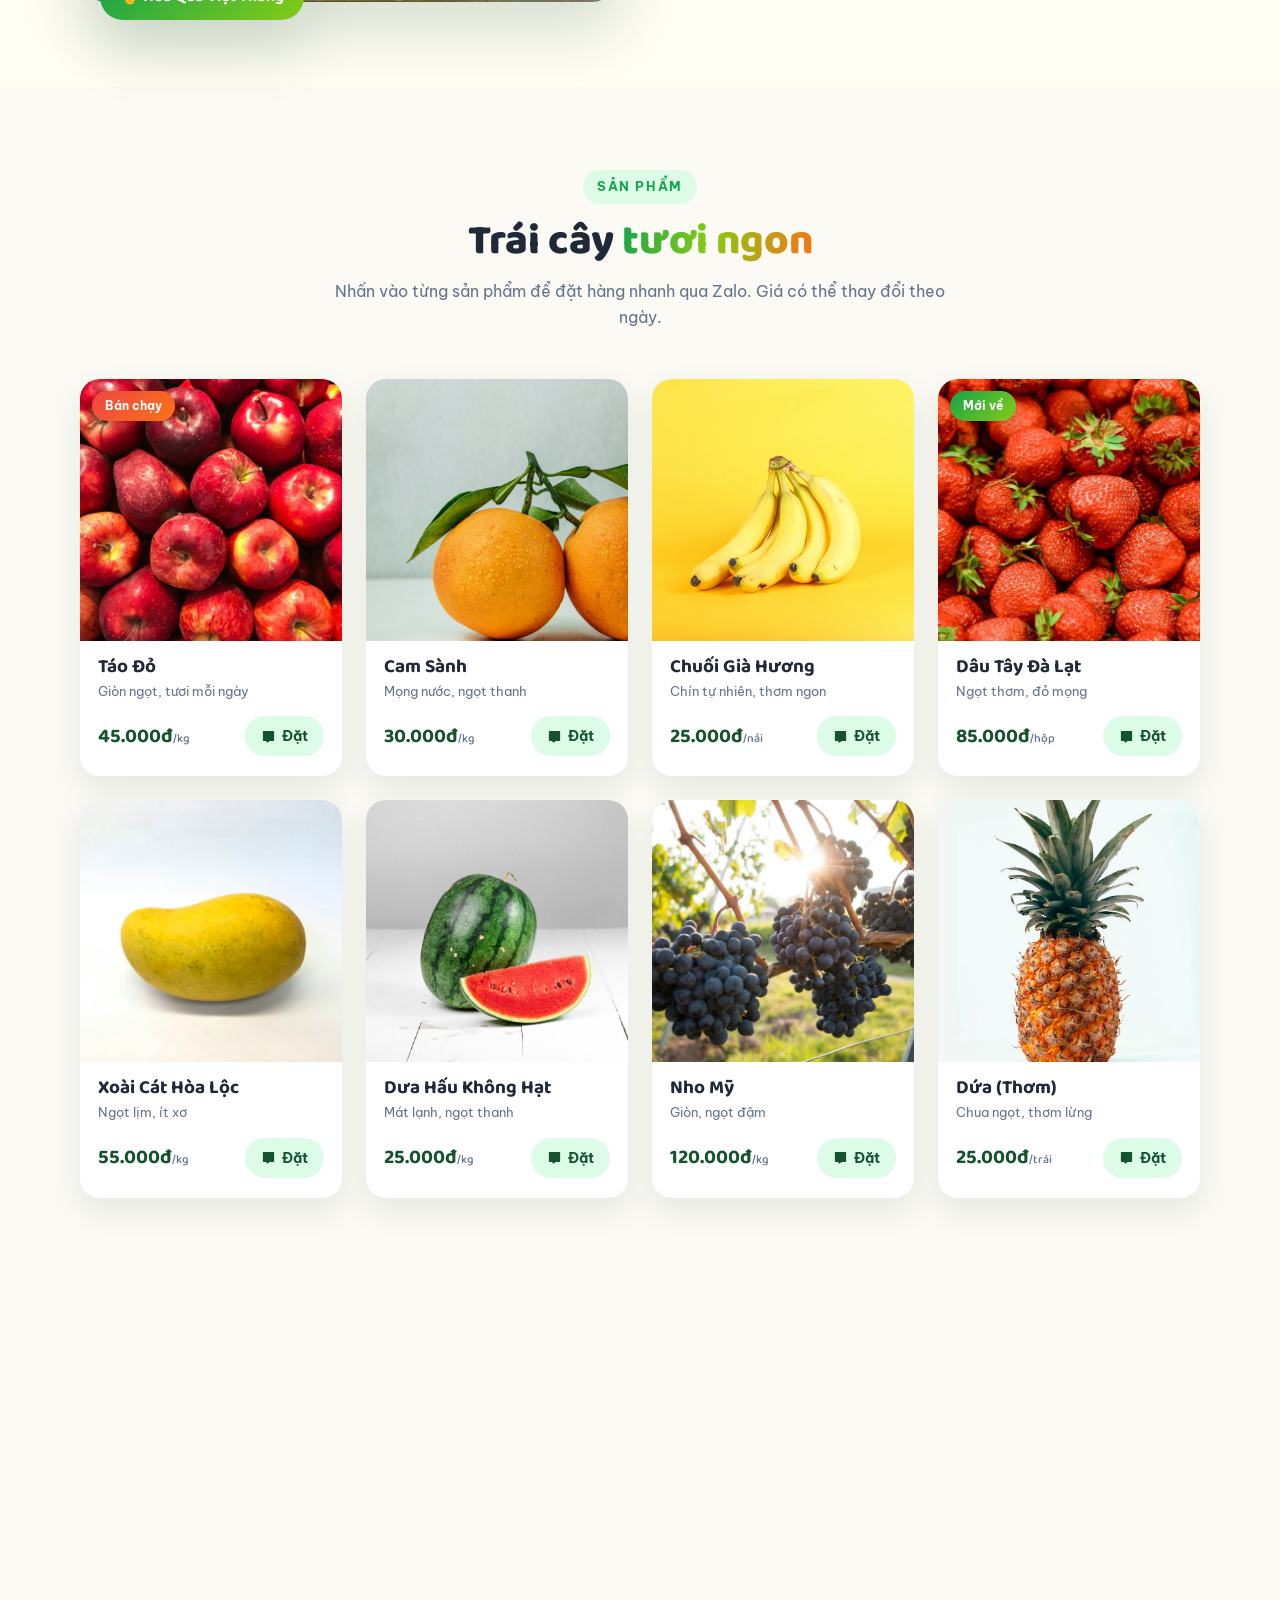
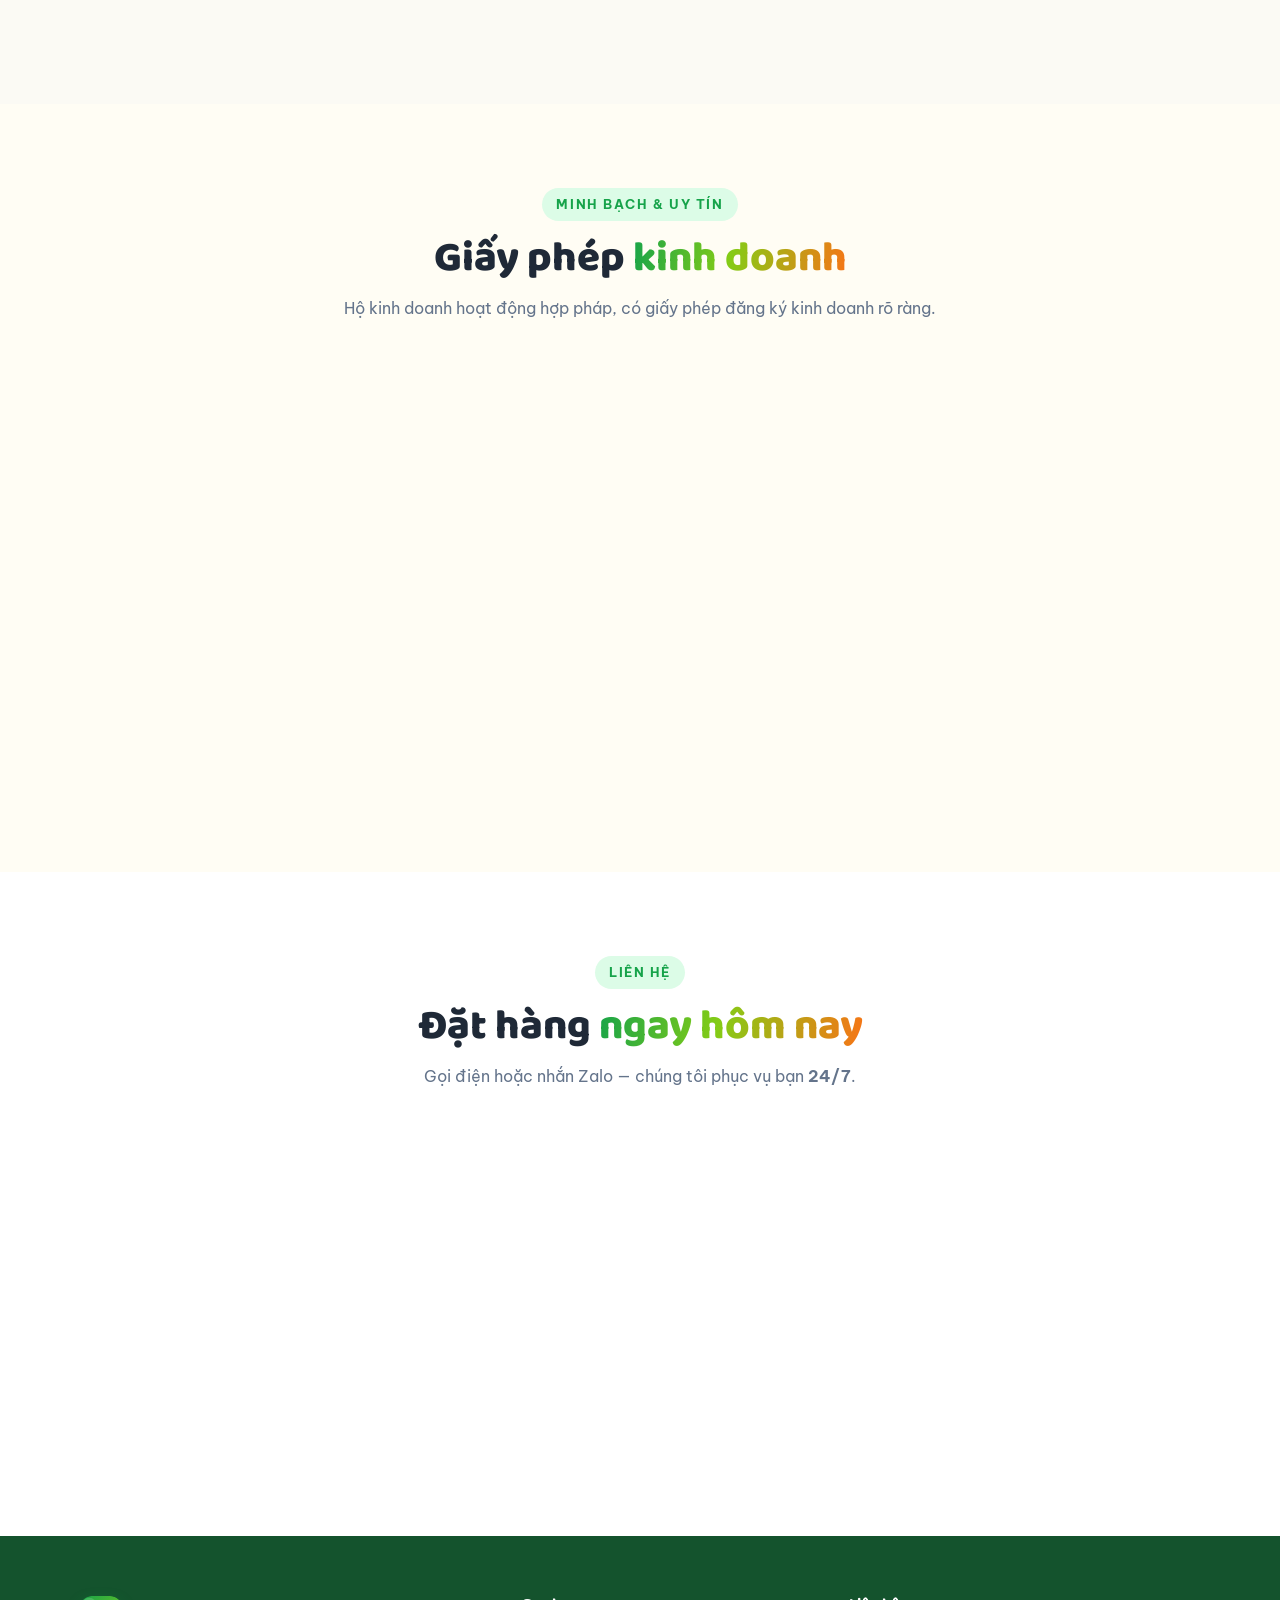
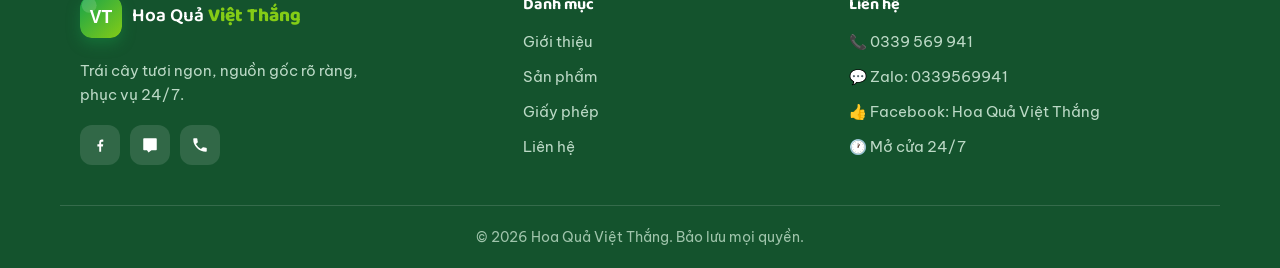
==== commit 44aeeb6e: "add preview" ====
--- a/index.html
+++ b/index.html
@@ -6,6 +6,24 @@
   <title>Hoa Quả Việt Thắng — Trái cây tươi ngon mỗi ngày</title>
   <meta name="description" content="Hoa quả Việt Thắng — cửa hàng trái cây tươi ngon, giao nhanh, mở cửa 24/7. Liên hệ: 0339 569 941." />
   <link rel="icon" type="image/svg+xml" href="images/logo-icon.svg" />
+
+  <!-- Open Graph (Facebook, Zalo, ...) -->
+  <meta property="og:type" content="website" />
+  <meta property="og:site_name" content="Hoa Quả Việt Thắng" />
+  <meta property="og:title" content="Hoa Quả Việt Thắng — Trái cây tươi ngon mỗi ngày" />
+  <meta property="og:description" content="Cửa hàng trái cây tươi sạch, giao nhanh, mở cửa 24/7. Liên hệ: 0339 569 941." />
+  <meta property="og:url" content="https://thangpv212.github.io/hoaqua-vietthang/" />
+  <meta property="og:image" content="https://thangpv212.github.io/hoaqua-vietthang/images/hero/hero.jpg" />
+  <meta property="og:image:width" content="1600" />
+  <meta property="og:image:height" content="1067" />
+  <meta property="og:locale" content="vi_VN" />
+
+  <!-- Twitter Card -->
+  <meta name="twitter:card" content="summary_large_image" />
+  <meta name="twitter:title" content="Hoa Quả Việt Thắng — Trái cây tươi ngon mỗi ngày" />
+  <meta name="twitter:description" content="Cửa hàng trái cây tươi sạch, giao nhanh, mở cửa 24/7. Liên hệ: 0339 569 941." />
+  <meta name="twitter:image" content="https://thangpv212.github.io/hoaqua-vietthang/images/hero/hero.jpg" />
+
   <link rel="preconnect" href="https://fonts.googleapis.com" />
   <link rel="preconnect" href="https://fonts.gstatic.com" crossorigin />
   <link href="https://fonts.googleapis.com/css2?family=Baloo+2:wght@500;600;700;800&family=Be+Vietnam+Pro:wght@300;400;500;600;700&display=swap" rel="stylesheet" />
